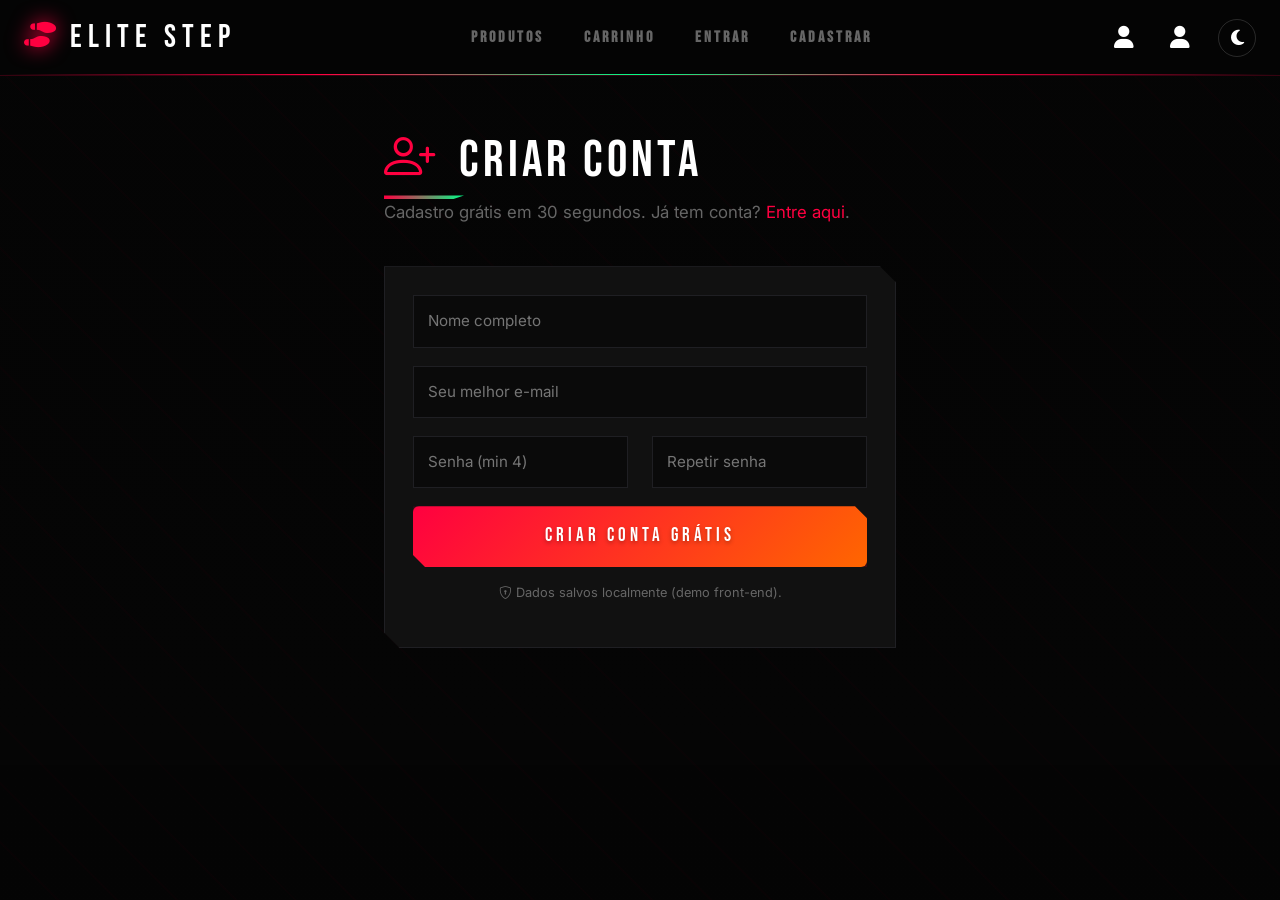
==== cadastro.html @ 37f99de8 "add melhorias" ====
<!DOCTYPE html>
<html lang="pt-BR">
<head>
  <meta charset="UTF-8">
  <meta name="viewport" content="width=device-width, initial-scale=1.0">
  <meta name="description" content="Crie sua conta grátis na Elite Step.">
  <link rel="icon" href="data:image/svg+xml,<svg xmlns='http://www.w3.org/2000/svg' viewBox='0 0 640 512'><path fill='%23ff0040' d='M416 0C352.3 0 256 32 256 32l0 128c48 0 76 16 104 32s56 32 104 32c56.4 0 176-16 176-96S512 0 416 0zM128 96c0 35.3 28.7 64 64 64l32 0 0-128-32 0c-35.3 0-64 28.7-64 64zM288 512c96 0 224-48 224-128s-119.6-96-176-96c-48 0-76 16-104 32s-56 32-104 32l0 128s96.3 32 160 32zM0 416c0 35.3 28.7 64 64 64l32 0 0-128-32 0c-35.3 0-64 28.7-64 64z'/></svg>">
  <title>Criar conta - ELITE STEP</title>
  <link href="https://cdn.jsdelivr.net/npm/bootstrap@5.3.3/dist/css/bootstrap.min.css" rel="stylesheet">
  <link rel="stylesheet" href="https://cdn.jsdelivr.net/npm/bootstrap-icons@1.11.3/font/bootstrap-icons.min.css">
  <link rel="stylesheet" href="style.css">
  <link rel="preconnect" href="https://fonts.googleapis.com">
  <link href="https://fonts.googleapis.com/css2?family=Bebas+Neue&family=Inter:wght@400;600;700;900&display=swap" rel="stylesheet">
  <link rel="stylesheet" href="https://cdnjs.cloudflare.com/ajax/libs/font-awesome/6.5.1/css/all.min.css">
</head>
<body>
<script>try{if(localStorage.getItem("eliteTheme")==="light"){document.body.setAttribute("data-theme","light")}}catch(e){}</script>
  <header class="header">
    <div class="container header-inner">
      <a href="index.html" class="logo"><span class="logo-icon"><i class="fa-solid fa-shoe-prints"></i></span> ELITE STEP</a>
      <nav class="nav" id="nav">
        <a href="index.html" class="nav-link">Produtos</a>
        <a href="carrinho.html" class="nav-link">Carrinho</a>
        <a href="login.html" class="nav-link">Entrar</a>
        <a href="cadastro.html" class="nav-link nav-active">Cadastrar</a>
      </nav>
      <div class="header-actions">
        <a href="login.html" class="cart-btn" aria-label="Conta"><i class="fa-solid fa-user"></i></a>
        <button class="theme-toggle" id="themeToggle" aria-label="Alternar tema"><i class="fa-solid fa-moon"></i></button>
        <button class="menu-toggle" id="menuToggle" aria-label="Menu"><span></span><span></span><span></span></button>
      </div>
    </div>
  </header>
  <section class="page-section">
    <div class="container auth-wrap">
      <h1 class="page-title"><i class="bi bi-person-plus fa-title-icon"></i> CRIAR CONTA</h1>
      <p class="page-subtitle">Cadastro grátis em 30 segundos. Já tem conta? <a href="login.html" style="color:var(--primary)">Entre aqui</a>.</p>
      <div class="auth-card">
        <form id="signupForm" class="auth-form">
          <div class="form-field"><input type="text" id="suName" placeholder="Nome completo" autocomplete="name" required minlength="2"></div>
          <div class="form-field"><input type="email" id="suEmail" placeholder="Seu melhor e-mail" autocomplete="email" required></div>
          <div class="row">
            <div class="col-6"><div class="form-field"><input type="password" id="suPass" placeholder="Senha (min 4)" autocomplete="new-password" required minlength="4"></div></div>
            <div class="col-6"><div class="form-field"><input type="password" id="suPass2" placeholder="Repetir senha" autocomplete="new-password" required></div></div>
          </div>
          <button type="submit" class="btn btn-primary btn-full">CRIAR CONTA GRÁTIS</button>
          <p class="auth-hint"><i class="bi bi-shield-lock"></i> Dados salvos localmente (demo front-end).</p>
        </form>
      </div>
    </div>
  </section>
  <script src="script.js"></script>
  <script>
    function getUsers() { try { return JSON.parse(localStorage.getItem("eliteUsers")) || []; } catch { return []; } }
    document.getElementById("signupForm").addEventListener("submit", (e) => {
      e.preventDefault();
      const name = document.getElementById("suName").value.trim();
      const email = document.getElementById("suEmail").value.trim().toLowerCase();
      const p1 = document.getElementById("suPass").value;
      const p2 = document.getElementById("suPass2").value;
      if (name.length < 2) { showToast("Informe seu nome!"); return; }
      if (!/^[^@\s]+@[^@\s]+\.[^@\s]+$/.test(email)) { showToast("E-mail inválido!"); return; }
      if (p1.length < 4) { showToast("Senha muito curta!"); return; }
      if (p1 !== p2) { showToast("Senhas não conferem!"); return; }
      const users = getUsers();
      if (users.some(u => u.email === email)) { showToast("E-mail já cadastrado! Faça login."); window.location.href = "login.html"; return; }
      users.push({ name, email, pass: btoa(p1), createdAt: Date.now() });
      localStorage.setItem("eliteUsers", JSON.stringify(users));
      localStorage.setItem("eliteSession", JSON.stringify({ name, email }));
      showToast("Conta criada! Bem-vindo!");
      window.location.href = "index.html";
    });
  </script>
</body>
</html>
---- style.css ----
/* ===== THEME TOGGLE BUTTON ===== */
.theme-toggle {
  background: none;
  border: 1px solid rgba(255,255,255,0.15);
  border-radius: 50%;
  width: 38px;
  height: 38px;
  display: flex;
  align-items: center;
  justify-content: center;
  font-size: 1.1rem;
  cursor: pointer;
  transition: var(--transition);
  flex-shrink: 0;
}
.theme-toggle:hover {
  border-color: var(--accent);
  box-shadow: 0 0 12px rgba(0,255,136,0.3);
}

/* ===== LIGHT THEME ===== */
body[data-theme="light"] {
  --bg: #f4f4f5;
  --bg-card: #ffffff;
  --bg-card-hover: #e4e4e7;
  --text: #18181b;
  --text-muted: #71717a;
  --shadow: 0 0 30px rgba(0,0,0,0.08);
  --shadow-lg: 0 0 60px rgba(0,0,0,0.10);
}
body[data-theme="light"]::before {
  background:
    repeating-linear-gradient(
      45deg,
      transparent,
      transparent 40px,
      rgba(0,0,0,0.02) 40px,
      rgba(0,0,0,0.02) 42px
    );
}
body[data-theme="light"] .header {
  background: rgba(244,244,245,0.92);
  border-bottom-color: rgba(0,0,0,0.08);
}
body[data-theme="light"] .section-title {
  color: #18181b;
  text-shadow: none;
}
body[data-theme="light"] .logo,
body[data-theme="light"] .nav-link,
body[data-theme="light"] .cart-btn,
body[data-theme="light"] .theme-toggle,
body[data-theme="light"] .product-name,
body[data-theme="light"] .product-brand,
body[data-theme="light"] .product-cat,
body[data-theme="light"] .rating-count,
body[data-theme="light"] .modal-info h2,
body[data-theme="light"] .modal-cat,
body[data-theme="light"] .modal-desc,
body[data-theme="light"] .modal-price,
body[data-theme="light"] .modal-sizes p,
body[data-theme="light"] .modal-colors p,
body[data-theme="light"] .banner-text p,
body[data-theme="light"] .hero-desc,
body[data-theme="light"] .hero-tag,
body[data-theme="light"] .stat-num,
body[data-theme="light"] .stat-label,
body[data-theme="light"] .sobre-text p,
body[data-theme="light"] .footer-brand p,
body[data-theme="light"] .footer-links a,
body[data-theme="light"] .footer-links h4,
body[data-theme="light"] .footer-bottom p,
body[data-theme="light"] .cat-card span:not(.cat-icon),
body[data-theme="light"] .hero-title,
body[data-theme="light"] .hero-title span,
body[data-theme="light"] .banner-text h2,
body[data-theme="light"] .banner-text h2 span,
body[data-theme="light"] .sobre-card h3,
body[data-theme="light"] .sobre-card p,
body[data-theme="light"] .contact-form input,
body[data-theme="light"] .contact-form textarea,
body[data-theme="light"] .modal-info h2,
body[data-theme="light"] .cart-empty,
body[data-theme="light"] .cart-header h3 {
  color: #18181b;
}
body[data-theme="light"] .header-actions .cart-btn,
body[data-theme="light"] .header-actions .theme-toggle {
  color: #18181b;
  border-color: rgba(0,0,0,0.12);
}
body[data-theme="light"] .header-actions .theme-toggle:hover {
  border-color: var(--primary);
  box-shadow: 0 0 12px rgba(255,0,64,0.15);
}
body[data-theme="light"] .preloader {
  background: #f4f4f5;
}
body[data-theme="light"] .hero-title span,
body[data-theme="light"] .banner-text h2 span,
body[data-theme="light"] .section-title::before,
body[data-theme="light"] .btn-secondary {
  color: var(--primary);
  text-shadow: none;
}
body[data-theme="light"] .btn-secondary {
  border-color: var(--primary);
}
body[data-theme="light"] .btn-secondary:hover {
  background: var(--primary);
  color: #fff;
}
body[data-theme="light"] .btn-primary {
  box-shadow: 0 4px 20px rgba(255,0,64,0.25);
  text-shadow: none;
}
body[data-theme="light"] .product-bg {
  opacity: 0.15;
}
body[data-theme="light"] .shoe-glow {
  background: radial-gradient(circle, rgba(255,0,64,0.15), transparent 70%);
}
body[data-theme="light"] .banner {
  background: linear-gradient(135deg, #fef2f2, #fff7ed);
}
body[data-theme="light"] .sobre {
  background: #f8f8fa;
}
body[data-theme="light"] .contato {
  background: #f0f0f2;
}
body[data-theme="light"] .footer {
  background: #ffffff;
  border-top-color: rgba(0,0,0,0.08);
}
body[data-theme="light"] .footer-bottom {
  background: #f0f0f2;
}
body[data-theme="light"] .cat-card {
  background: #fff;
  border-color: rgba(0,0,0,0.08);
  color: #18181b;
}
body[data-theme="light"] .cat-card:hover,
body[data-theme="light"] .cat-card.active {
  background: var(--primary);
  color: #fff;
  border-color: var(--primary);
}
body[data-theme="light"] .product-card {
  background: #fff;
  border-color: rgba(0,0,0,0.06);
}
body[data-theme="light"] .product-card:hover {
  box-shadow: 0 20px 40px rgba(0,0,0,0.10);
  border-color: rgba(255, 0, 64, 0.4);
}
body[data-theme="light"] .products-toolbar {
  background: #fff;
  border-color: rgba(0,0,0,0.08);
}
body[data-theme="light"] .search-box input {
  background: #f4f4f5;
  color: #18181b;
  border-color: rgba(0,0,0,0.10);
}
body[data-theme="light"] .search-box input::placeholder {
  color: #a1a1aa;
}
body[data-theme="light"] .toolbar-select {
  background: #f4f4f5;
  color: #18181b;
  border-color: rgba(0,0,0,0.10);
}
body[data-theme="light"] .search-icon {
  color: #a1a1aa;
}
body[data-theme="light"] .product-old-price {
  color: #a1a1aa;
}
body[data-theme="light"] .product-add-btn {
  background: #f4f4f5;
  color: #18181b;
}
body[data-theme="light"] .product-add-btn:hover {
  background: var(--primary);
  color: #fff;
}
body[data-theme="light"] .product-details-btn {
  color: var(--primary);
}
body[data-theme="light"] .card-fav-btn {
  color: #a1a1aa;
}
body[data-theme="light"] .card-fav-btn.fav-active {
  color: #ef4444;
}
body[data-theme="light"] .no-results {
  color: #71717a;
}
body[data-theme="light"] .cart-sidebar {
  background: #fff;
  color: #18181b;
}
body[data-theme="light"] .cart-sidebar .cart-item {
  border-bottom-color: rgba(0,0,0,0.08);
}
body[data-theme="light"] .cart-sidebar .cart-total {
  border-top-color: rgba(0,0,0,0.08);
  color: #18181b;
}
body[data-theme="light"] .modal {
  background: #fff;
  color: #18181b;
}
body[data-theme="light"] .checkout-modal {
  background: #ffffff;
  box-shadow: 0 0 40px rgba(0,0,0,0.15);
}
body[data-theme="light"] .checkout-close {
  color: #18181b;
  border-color: rgba(0,0,0,0.15);
}
body[data-theme="light"] .modal-close {
  color: #18181b;
}
body[data-theme="light"] .checkout-step input,
body[data-theme="light"] .checkout-step select,
body[data-theme="light"] .form-field input,
body[data-theme="light"] .form-field select {
  background: #f4f4f5;
  color: #18181b;
  border-color: rgba(0,0,0,0.12);
}
body[data-theme="light"] .form-field select option {
  background: #ffffff;
  color: #18181b;
}
body[data-theme="light"] .step-indicator {
  background: #e4e4e7;
}
body[data-theme="light"] .step-indicator.active {
  background: var(--primary);
}
body[data-theme="light"] .pay-option {
  background: #f4f4f5;
  border-color: rgba(0,0,0,0.10);
  color: #18181b;
}
body[data-theme="light"] .pay-option.active {
  border-color: var(--primary);
}
body[data-theme="light"] .pay-info strong,
body[data-theme="light"] .confirm-address strong,
body[data-theme="light"] .confirm-pay strong {
  color: #18181b;
}
body[data-theme="light"] .confirm-address,
body[data-theme="light"] .confirm-pay {
  background: #f4f4f5;
  border-color: rgba(0,0,0,0.08);
}
body[data-theme="light"] .confirm-address p,
body[data-theme="light"] .confirm-pay p {
  color: #52525b;
}
body[data-theme="light"] .step-num {
  background: #e4e4e7;
  color: #52525b;
}
body[data-theme="light"] .step-indicator.active .step-num {
  background: var(--primary);
  color: #fff;
}
body[data-theme="light"] .confirm-row {
  border-bottom-color: rgba(0,0,0,0.08);
}
body[data-theme="light"] .confirm-row span:first-child {
  color: #71717a;
}
body[data-theme="light"] .confirm-total {
  background: rgba(255, 0, 64, 0.06);
  border-color: rgba(255, 0, 64, 0.3);
  border-top-color: rgba(0,0,0,0.08);
  color: #18181b;
}
body[data-theme="light"] .pay-method-info {
  background: #ecfdf5;
  border-color: #10b981;
  color: #065f46;
}
body[data-theme="light"] .faq-item {
  background: #fff;
  border-color: rgba(0,0,0,0.08);
}
body[data-theme="light"] .faq-item summary {
  color: #18181b;
}
body[data-theme="light"] .faq-item summary:hover {
  color: var(--primary);
}
body[data-theme="light"] .faq-item p {
  color: #52525b;
}
body[data-theme="light"] .track-input input,
body[data-theme="light"] .tracking-box input {
  background: #f4f4f5;
  color: #18181b;
  border-color: rgba(0,0,0,0.12);
}
body[data-theme="light"] .track-status,
body[data-theme="light"] .tracking-result {
  background: #fff;
  border-color: rgba(0,0,0,0.08);
}
body[data-theme="light"] .tracking-result h3,
body[data-theme="light"] .tracking-result h3 span,
body[data-theme="light"] .track-status strong,
body[data-theme="light"] .track-note {
  color: #18181b;
}
body[data-theme="light"] .track-step {
  background: #e4e4e7;
  color: #71717a;
}
body[data-theme="light"] .track-step.active {
  background: var(--primary);
  color: #fff;
}
body[data-theme="light"] .qty-btn {
  background: #f4f4f5;
  color: #18181b;
  border-color: rgba(0,0,0,0.12);
}
body[data-theme="light"] .qty-btn:hover {
  background: var(--primary);
  color: #fff;
  border-color: var(--primary);
}
body[data-theme="light"] .qty-num {
  color: #18181b;
}
body[data-theme="light"] .cart-page-remove {
  border-color: rgba(0,0,0,0.12);
  color: #71717a;
}
body[data-theme="light"] .cart-page-remove:hover {
  background: #ef4444;
  border-color: #ef4444;
  color: #fff;
}
body[data-theme="light"] ::-webkit-scrollbar-track { background: #f4f4f5; }
body[data-theme="light"] ::-webkit-scrollbar-thumb { background: #d4d4d8; }
body[data-theme="light"] .empty-state p,
body[data-theme="light"] .cart-empty,
body[data-theme="light"] .favoritos-empty {
  color: #71717a;
}
body[data-theme="light"] .product-rating .stars {
  color: #fbbf24;
}
body[data-theme="light"] .cart-page-item {
  background: #ffffff;
  border-color: rgba(0,0,0,0.08);
}
body[data-theme="light"] .cart-page-name {
  color: #18181b;
}
body[data-theme="light"] .cart-page-name:hover {
  color: var(--primary);
}
body[data-theme="light"] .cart-page-meta {
  color: #52525b;
}
body[data-theme="light"] .cart-page-img img {
  background: #f4f4f5;
}
body[data-theme="light"] .cart-page-color-dot {
  border-color: #a1a1aa;
}
body[data-theme="light"] .cart-summary {
  background: #ffffff;
  border-color: rgba(0,0,0,0.08);
}
body[data-theme="light"] .cart-total-text,
body[data-theme="light"] .frete-text {
  color: #3f3f46;
}
body[data-theme="light"] .cart-summary h3,
body[data-theme="light"] .summary-total {
  color: #18181b;
}
body[data-theme="light"] .summary-row {
  border-bottom-color: rgba(0,0,0,0.08);
  color: #52525b;
}
body[data-theme="light"] .summary-cupom input {
  background: #f4f4f5;
  color: #18181b;
  border-color: rgba(0,0,0,0.10);
}
body[data-theme="light"] .summary-cupom input::placeholder {
  color: #a1a1aa;
}
body[data-theme="light"] .continue-link {
  color: var(--primary);
}
body[data-theme="light"] .checkout-title {
  color: #18181b;
}
body[data-theme="light"] .step-label {
  color: #52525b;
}
body[data-theme="light"] .step-indicator.active .step-label {
  color: #fff;
}
body[data-theme="light"] .checkout-step h1,
body[data-theme="light"] .checkout-step h2,
body[data-theme="light"] .checkout-step h3,
body[data-theme="light"] .checkout-step label,
body[data-theme="light"] .confirm-total span,
body[data-theme="light"] .confirm-total strong {
  color: #18181b;
}
body[data-theme="light"] .pay-option:hover { border-color: var(--primary); }
body[data-theme="light"] .option-group label,
body[data-theme="light"] .order-id-label {
  color: #18181b;
}
body[data-theme="light"] .contact-form input,
body[data-theme="light"] .contact-form textarea {
  background: #ffffff;
  border-color: rgba(0,0,0,0.10);
}
body[data-theme="light"] .banner-tag {
  color: var(--primary);
}
body[data-theme="light"] .page-title,
body[data-theme="light"] .empty-state h2,
body[data-theme="light"] .detalhes-name,
body[data-theme="light"] .relacionados .section-title {
  color: #18181b;
  text-shadow: none;
}
body[data-theme="light"] .page-subtitle,
body[data-theme="light"] .detalhes-desc,
body[data-theme="light"] .detalhes-brand {
  color: #52525b;
}
body[data-theme="light"] .option-group label,
body[data-theme="light"] .detalhes-options label,
body[data-theme="light"] .back-btn {
  color: #18181b;
}
body[data-theme="light"] .feature {
  color: #3f3f46;
  background: #f4f4f5;
  border-color: rgba(0,0,0,0.06);
}
body[data-theme="light"] .feature span {
  filter: none;
}
body[data-theme="light"] .size-btn {
  background: #f4f4f5;
  color: #18181b;
  border-color: rgba(0,0,0,0.10);
}
body[data-theme="light"] .size-btn.active,
body[data-theme="light"] .size-btn:hover {
  background: var(--primary);
  color: #fff;
  border-color: var(--primary);
}
body[data-theme="light"] .relacionados {
  background: #f8f8fa;
}

/* ===== RESET & BASE ===== */
*, *::before, *::after {
  margin: 0;
  padding: 0;
  box-sizing: border-box;
}

:root {
  --primary: #ff0040;
  --primary-dark: #cc0033;
  --accent: #00ff88;
  --accent2: #ffcc00;
  --fire: #ff6600;
  --bg: #050505;
  --bg-card: #0f0f0f;
  --bg-card-hover: #1a1a1a;
  --border: #1f1f23;
  --card-bg: #111111;
  --text: #ffffff;
  --text-muted: #666666;
  --blood: #8b0000;
  --neon-green: #00ff41;
  --neon-blue: #00d4ff;
  --radius: 4px;
  --radius-sm: 2px;
  --shadow: 0 0 30px rgba(255, 0, 64, 0.3);
  --shadow-lg: 0 0 60px rgba(255, 0, 64, 0.4);
  --transition: 0.2s cubic-bezier(0.25, 0.46, 0.45, 0.94);
  --font-display: 'Bebas Neue', sans-serif;
  --font-body: 'Inter', sans-serif;
}

html {
  scroll-behavior: smooth;
  font-size: 16px;
}

body {
  font-family: var(--font-body);
  background: var(--bg);
  color: var(--text);
  line-height: 1.6;
  overflow-x: hidden;
}

/* FUNDO TEMÁTICO: pista de tênis / sneakers (Unsplash) + overlay escuro */
body::after {
  content: '';
  position: fixed;
  top: 0;
  left: 0;
  width: 100%;
  height: 100%;
  background:
    linear-gradient(rgba(5, 5, 5, 0.10), rgba(5, 5, 5, 0.22)),
    url("https://images.unsplash.com/photo-1552346154-21d32810aba3?w=1920&q=80&auto=format&fit=crop") center / cover no-repeat fixed;
  pointer-events: none;
  z-index: -1;
}
body[data-theme="light"]::after {
  background:
    linear-gradient(rgba(244, 244, 245, 0.25), rgba(244, 244, 245, 0.35)),
    url("https://images.unsplash.com/photo-1552346154-21d32810aba3?w=1920&q=80&auto=format&fit=crop") center / cover no-repeat fixed;
}

/* ANIMAL PRINT BACKGROUND */
body::before {
  content: '';
  position: fixed;
  top: 0;
  left: 0;
  width: 100%;
  height: 100%;
  background: 
    repeating-linear-gradient(
      45deg,
      transparent,
      transparent 40px,
      rgba(255, 0, 64, 0.02) 40px,
      rgba(255, 0, 64, 0.02) 42px
    );
  pointer-events: none;
  z-index: 0;
}

a { text-decoration: none; color: inherit; }
img { max-width: 100%; display: block; }
button { cursor: pointer; border: none; background: none; font-family: inherit; color: inherit; }

.container {
  max-width: 1400px;
  margin: 0 auto;
  padding: 0 24px;
  position: relative;
  z-index: 1;
}

/* ===== CLAW MARKS DECORATION ===== */
.section-title {
  font-family: var(--font-display);
  font-size: clamp(2.5rem, 6vw, 4.5rem);
  letter-spacing: 6px;
  text-transform: uppercase;
  margin-bottom: 50px;
  text-align: center;
  position: relative;
  color: #fff;
  text-shadow: 0 0 20px rgba(255, 0, 64, 0.5);
}

.section-title::before {
  content: '///';
  display: block;
  font-size: 1.5rem;
  color: var(--primary);
  letter-spacing: 8px;
  margin-bottom: 8px;
  animation: clawScratch 0.5s ease forwards;
}

.section-title::after {
  content: '';
  display: block;
  width: 120px;
  height: 3px;
  background: linear-gradient(90deg, transparent, var(--primary), var(--accent), transparent);
  margin: 16px auto 0;
  animation: glowPulse 2s ease-in-out infinite;
}

@keyframes clawScratch {
  0% { opacity: 0; transform: translateX(-20px); }
  100% { opacity: 1; transform: translateX(0); }
}

@keyframes glowPulse {
  0%, 100% { box-shadow: 0 0 10px var(--primary); opacity: 0.7; }
  50% { box-shadow: 0 0 30px var(--primary), 0 0 60px var(--accent); opacity: 1; }
}

/* ===== BUTTONS ===== */
.btn i {
  margin-right: 8px;
}
.btn {
  display: inline-block;
  padding: 16px 40px;
  font-family: var(--font-display);
  font-size: 1.2rem;
  letter-spacing: 4px;
  text-transform: uppercase;
  border: none;
  cursor: pointer;
  position: relative;
  overflow: hidden;
  transition: var(--transition);
  clip-path: polygon(0 0, calc(100% - 12px) 0, 100% 12px, 100% 100%, 12px 100%, 0 calc(100% - 12px));
}

.btn::before {
  content: '';
  position: absolute;
  top: 0;
  left: -100%;
  width: 100%;
  height: 100%;
  background: linear-gradient(90deg, transparent, rgba(255, 255, 255, 0.2), transparent);
  transition: 0.5s;
}

.btn:hover::before {
  left: 100%;
}

.btn-primary {
  background: linear-gradient(135deg, var(--primary), var(--fire));
  color: #fff;
  box-shadow: 0 4px 30px rgba(255, 0, 64, 0.5);
  text-shadow: 0 2px 4px rgba(0, 0, 0, 0.3);
}

.btn-primary:hover {
  transform: scale(1.05) translateY(-2px);
  box-shadow: 0 8px 40px rgba(255, 0, 64, 0.7), 0 0 80px rgba(255, 102, 0, 0.3);
}

.btn-secondary {
  background: transparent;
  color: #fff;
  border: 2px solid var(--accent);
  text-shadow: 0 0 10px var(--accent);
}

.btn-secondary:hover {
  background: var(--accent);
  color: #000;
  box-shadow: 0 0 40px rgba(0, 255, 136, 0.4);
}

.btn-full { width: 100%; }

/* ===== HEADER ===== */
.header {
  position: fixed;
  top: 0;
  left: 0;
  right: 0;
  z-index: 1000;
  padding: 12px 0;
  transition: var(--transition);
  background: rgba(5, 5, 5, 0.9);
  backdrop-filter: blur(20px);
  -webkit-backdrop-filter: blur(20px);
  border-bottom: 1px solid rgba(255, 0, 64, 0.2);
}

.header::after {
  content: '';
  position: absolute;
  bottom: 0;
  left: 0;
  right: 0;
  height: 1px;
  background: linear-gradient(90deg, transparent, var(--primary), var(--accent), var(--primary), transparent);
  animation: headerGlow 3s ease-in-out infinite;
}

@keyframes headerGlow {
  0%, 100% { opacity: 0.3; }
  50% { opacity: 1; }
}

.header-inner {
  display: flex;
  align-items: center;
  justify-content: space-between;
}

.logo {
  font-family: var(--font-display);
  font-size: 2rem;
  letter-spacing: 6px;
  display: flex;
  align-items: center;
  gap: 8px;
  text-transform: uppercase;
}

.logo-icon {
  color: var(--primary);
  font-size: 1.6rem;
  animation: logoPulse 2s ease-in-out infinite;
  filter: drop-shadow(0 0 10px var(--primary));
}

@keyframes logoPulse {
  0%, 100% { transform: scale(1); }
  50% { transform: scale(1.1); }
}

.nav {
  display: flex;
  gap: 40px;
}

.nav-link {
  font-family: var(--font-display);
  font-weight: 700;
  font-size: 1rem;
  text-transform: uppercase;
  letter-spacing: 3px;
  position: relative;
  padding: 8px 0;
  transition: var(--transition);
  color: var(--text-muted);
}

.nav-link::before {
  content: '';
  position: absolute;
  bottom: 0;
  left: 50%;
  width: 0;
  height: 2px;
  background: var(--primary);
  transition: var(--transition);
  transform: translateX(-50%);
}

.nav-link:hover::before {
  width: 100%;
}

.nav-link:hover {
  color: var(--primary);
  text-shadow: 0 0 15px rgba(255, 0, 64, 0.5);
}

.header-actions {
  display: flex;
  align-items: center;
  gap: 20px;
}

.header-search {
  position: relative;
  display: flex;
  align-items: center;
}
.header-search input {
  width: 170px;
  padding: 9px 34px 9px 14px;
  background: var(--bg-card);
  border: 1px solid rgba(255, 0, 64, 0.2);
  color: var(--text);
  font-size: 0.85rem;
  border-radius: 20px;
  outline: none;
  transition: var(--transition);
}
.header-search input:focus { border-color: var(--primary); width: 210px; }
.header-search span {
  position: absolute;
  right: 12px;
  font-size: 0.85rem;
  opacity: 0.6;
  pointer-events: none;
}
body[data-theme="light"] .header-search input {
  background: #f4f4f5;
  color: #18181b;
  border-color: rgba(0,0,0,0.12);
}
@media (max-width: 1024px) { .header-search { display: none; } }

.cart-btn {
  font-size: 1.4rem;
  position: relative;
  transition: var(--transition);
  padding: 8px;
  display: inline-flex;
  align-items: center;
  justify-content: center;
  color: #fff;
}

.cart-btn:hover {
  transform: scale(1.2);
  filter: drop-shadow(0 0 10px var(--primary));
}

.cart-count {
  position: absolute;
  top: -4px;
  right: -6px;
  background: var(--primary);
  color: #fff;
  font-size: 0.6rem;
  font-weight: 700;
  width: 18px;
  height: 18px;
  border-radius: 50%;
  display: flex;
  align-items: center;
  justify-content: center;
  animation: countBounce 1s ease-in-out infinite;
}

@keyframes countBounce {
  0%, 100% { transform: scale(1); }
  50% { transform: scale(1.2); }
}

.menu-toggle {
  display: none;
  flex-direction: column;
  gap: 6px;
  padding: 8px;
  z-index: 1001;
}

.menu-toggle span {
  display: block;
  width: 28px;
  height: 2px;
  background: var(--primary);
  transition: var(--transition);
  box-shadow: 0 0 8px var(--primary);
}

.menu-toggle.active span:nth-child(1) {
  transform: rotate(45deg) translate(6px, 6px);
}
.menu-toggle.active span:nth-child(2) { opacity: 0; }
.menu-toggle.active span:nth-child(3) {
  transform: rotate(-45deg) translate(6px, -6px);
}

/* ===== HERO ===== */
.hero {
  min-height: 100vh;
  display: flex;
  flex-direction: column;
  justify-content: center;
  padding-top: 80px;
  position: relative;
  overflow: hidden;
  background: 
    radial-gradient(ellipse at 70% 30%, rgba(255, 0, 64, 0.08), transparent 50%),
    radial-gradient(ellipse at 20% 80%, rgba(0, 255, 136, 0.04), transparent 40%);
}

/* Animated smoke background */
.hero::before {
  content: '';
  position: absolute;
  top: 0;
  left: 0;
  right: 0;
  bottom: 0;
  background: 
    url("data:image/svg+xml,%3Csvg viewBox='0 0 400 400' xmlns='http://www.w3.org/2000/svg'%3E%3Cfilter id='noiseFilter'%3E%3CfeTurbulence type='fractalNoise' baseFrequency='0.9' numOctaves='3' stitchTiles='stitch'/%3E%3C/filter%3E%3Crect width='100%25' height='100%25' filter='url(%23noiseFilter)'/%3E%3C/svg%3E");
  opacity: 0.03;
  pointer-events: none;
  animation: smokeMove 8s linear infinite;
}

@keyframes smokeMove {
  0% { transform: translateY(0) scale(1); }
  50% { transform: translateY(-20px) scale(1.05); }
  100% { transform: translateY(0) scale(1); }
}

.hero-inner {
  display: grid;
  grid-template-columns: 1fr 1fr;
  align-items: center;
  gap: 60px;
  flex: 1;
}

.hero-tag {
  display: inline-block;
  background: linear-gradient(135deg, var(--primary), var(--fire));
  color: #fff;
  padding: 8px 24px;
  font-weight: 900;
  font-size: 0.8rem;
  text-transform: uppercase;
  letter-spacing: 4px;
  margin-bottom: 24px;
  clip-path: polygon(0 0, calc(100% - 10px) 0, 100% 10px, 100% 100%, 10px 100%, 0 calc(100% - 10px));
  animation: tagGlitch 3s ease-in-out infinite;
}

@keyframes tagGlitch {
  0%, 90%, 100% { transform: translate(0); }
  92% { transform: translate(-2px, 1px); }
  94% { transform: translate(2px, -1px); }
  96% { transform: translate(-1px, 2px); }
  98% { transform: translate(1px, -2px); }
}

.hero-title {
  font-family: var(--font-display);
  font-size: clamp(3.5rem, 9vw, 8rem);
  line-height: 0.9;
  letter-spacing: 6px;
  margin-bottom: 24px;
  text-transform: uppercase;
}

.hero-title span {
  background: linear-gradient(135deg, var(--primary), var(--accent), var(--accent2));
  -webkit-background-clip: text;
  -webkit-text-fill-color: transparent;
  background-clip: text;
  animation: titleShimmer 3s ease-in-out infinite;
  background-size: 200% 200%;
}

@keyframes titleShimmer {
  0%, 100% { background-position: 0% 50%; }
  50% { background-position: 100% 50%; }
}

.hero-desc {
  font-size: 1.1rem;
  color: var(--text-muted);
  max-width: 500px;
  margin-bottom: 40px;
  line-height: 1.8;
  border-left: 3px solid var(--primary);
  padding-left: 20px;
}

.hero-visual {
  display: flex;
  justify-content: center;
  align-items: center;
  position: relative;
}

.hero-shoe {
  width: 420px;
  height: 420px;
  border-radius: 50%;
  background: 
    radial-gradient(circle, rgba(255, 0, 64, 0.1), transparent 60%),
    linear-gradient(135deg, #0a0a0a, #1a1a1a);
  display: flex;
  align-items: center;
  justify-content: center;
  position: relative;
  animation: floatShoe 3s ease-in-out infinite;
  border: 1px solid rgba(255, 0, 64, 0.2);
}

/* Claw marks around hero shoe */
.hero-shoe::before {
  content: '';
  position: absolute;
  inset: -30px;
  border-radius: 50%;
  border: 2px dashed rgba(255, 0, 64, 0.2);
  animation: rotateClaws 20s linear infinite;
}

.hero-shoe::after {
  content: ' claws';
  position: absolute;
  font-size: 0;
  width: 100%;
  height: 100%;
  border-radius: 50%;
  background: 
    repeating-conic-gradient(
      from 0deg,
      transparent 0deg 28deg,
      rgba(255, 0, 64, 0.05) 28deg 32deg
    );
  animation: rotateClaws 30s linear infinite reverse;
}

@keyframes rotateClaws {
  from { transform: rotate(0deg); }
  to { transform: rotate(360deg); }
}

.hero-shoe-img {
  max-width: 70%;
  max-height: 70%;
  object-fit: contain;
  position: relative;
  z-index: 2;
  filter: drop-shadow(0 20px 60px rgba(255, 0, 64, 0.4)) drop-shadow(0 0 100px rgba(255, 0, 64, 0.2));
  transition: var(--transition);
}

.hero-shoe:hover .hero-shoe-img {
  transform: scale(1.1) rotate(-5deg);
  filter: drop-shadow(0 30px 80px rgba(255, 0, 64, 0.6)) drop-shadow(0 0 120px rgba(0, 255, 136, 0.3));
}

.shoe-glow {
  position: absolute;
  inset: -40px;
  border-radius: 50%;
  background: radial-gradient(circle, rgba(255, 0, 64, 0.2), transparent 60%);
  animation: fireGlow 2s ease-in-out infinite;
}

@keyframes fireGlow {
  0%, 100% { opacity: 0.5; transform: scale(1); filter: blur(20px); }
  50% { opacity: 1; transform: scale(1.1); filter: blur(30px); }
}

.hero-stats {
  display: flex;
  justify-content: center;
  gap: 80px;
  padding: 40px 20px;
  border-top: 1px solid rgba(255, 0, 64, 0.15);
  position: relative;
}

.hero-stats::before {
  content: '';
  position: absolute;
  top: 0;
  left: 50%;
  transform: translateX(-50%);
  width: 60%;
  height: 1px;
  background: linear-gradient(90deg, transparent, var(--primary), transparent);
}

.stat { text-align: center; }

.stat-num {
  display: block;
  font-family: var(--font-display);
  font-size: 3rem;
  color: var(--primary);
  letter-spacing: 3px;
  text-shadow: 0 0 20px rgba(255, 0, 64, 0.5);
}

.stat-label {
  font-size: 0.75rem;
  color: var(--text-muted);
  text-transform: uppercase;
  letter-spacing: 3px;
  font-weight: 700;
}

/* ===== CATEGORIAS ===== */
.categorias {
  padding: 80px 0;
  position: relative;
  background: linear-gradient(180deg, transparent, rgba(255, 0, 64, 0.02), transparent);
}

.cat-grid {
  display: flex;
  gap: 16px;
  justify-content: center;
  flex-wrap: wrap;
}

.cat-card {
  display: flex;
  flex-direction: column;
  align-items: center;
  gap: 12px;
  padding: 24px 32px;
  background: var(--bg-card);
  border: 1px solid rgba(255, 0, 64, 0.1);
  transition: var(--transition);
  min-width: 130px;
  font-family: var(--font-display);
  font-weight: 700;
  font-size: 0.9rem;
  text-transform: uppercase;
  letter-spacing: 2px;
  clip-path: polygon(0 0, calc(100% - 8px) 0, 100% 8px, 100% 100%, 8px 100%, 0 calc(100% - 8px));
  position: relative;
  overflow: hidden;
}

.cat-card::before {
  content: '';
  position: absolute;
  top: 0;
  left: -100%;
  width: 100%;
  height: 100%;
  background: linear-gradient(90deg, transparent, rgba(255, 0, 64, 0.1), transparent);
  transition: 0.4s;
}

.cat-card:hover::before {
  left: 100%;
}

.cat-card:hover,
.cat-card.active {
  border-color: var(--primary);
  background: rgba(255, 0, 64, 0.08);
  transform: translateY(-6px) scale(1.02);
  box-shadow: 0 0 30px rgba(255, 0, 64, 0.2);
}

.cat-icon { font-size: 2.2rem; }

/* ===== PRODUTOS ===== */
.produtos {
  padding: 80px 0 100px;
}

.products-toolbar {
  display: flex;
  flex-wrap: wrap;
  gap: 14px;
  align-items: center;
  justify-content: space-between;
  margin-bottom: 30px;
}

.search-box {
  position: relative;
  flex: 1 1 280px;
  max-width: 420px;
}

.search-box input {
  width: 100%;
  padding: 14px 46px 14px 18px;
  background: var(--bg-card);
  border: 1px solid rgba(255, 0, 64, 0.2);
  color: var(--text);
  font-family: 'Inter', sans-serif;
  font-size: 0.95rem;
  border-radius: 8px;
  outline: none;
  transition: var(--transition);
}

.search-box input:focus {
  border-color: var(--primary);
  box-shadow: 0 0 0 3px rgba(255, 0, 64, 0.15);
}

.search-box .search-icon {
  position: absolute;
  right: 16px;
  top: 50%;
  transform: translateY(-50%);
  opacity: 0.6;
}

.toolbar-controls {
  display: flex;
  flex-wrap: wrap;
  gap: 10px;
}

.toolbar-select {
  padding: 12px 14px;
  background: var(--bg-card);
  border: 1px solid rgba(255, 0, 64, 0.2);
  color: var(--text);
  font-family: 'Inter', sans-serif;
  font-size: 0.9rem;
  border-radius: 8px;
  outline: none;
  cursor: pointer;
  transition: var(--transition);
}

.toolbar-select:focus {
  border-color: var(--primary);
}

.no-results {
  grid-column: 1 / -1;
  text-align: center;
  padding: 40px;
  color: var(--text-muted);
  font-family: 'Inter', sans-serif;
}

.products-grid {
  display: grid;
  grid-template-columns: repeat(auto-fill, minmax(300px, 1fr));
  gap: 20px;
}

.product-card {
  background: var(--bg-card);
  overflow: hidden;
  transition: var(--transition);
  position: relative;
  cursor: pointer;
  border: 1px solid rgba(255, 0, 64, 0.08);
  clip-path: polygon(0 0, calc(100% - 16px) 0, 100% 16px, 100% 100%, 16px 100%, 0 calc(100% - 16px));
}

.product-card::before {
  content: '';
  position: absolute;
  top: 0;
  left: 0;
  right: 0;
  height: 2px;
  background: linear-gradient(90deg, var(--primary), var(--accent), var(--primary));
  transform: scaleX(0);
  transition: var(--transition);
}

.product-card:hover::before {
  transform: scaleX(1);
}

.product-card:hover {
  transform: translateY(-10px) scale(1.02);
  box-shadow: 0 20px 60px rgba(255, 0, 64, 0.3);
  border-color: rgba(255, 0, 64, 0.3);
}

.product-badge {
  position: absolute;
  top: 16px;
  left: 16px;
  padding: 6px 14px;
  font-family: var(--font-display);
  font-size: 0.75rem;
  font-weight: 700;
  text-transform: uppercase;
  letter-spacing: 2px;
  z-index: 2;
  clip-path: polygon(0 0, calc(100% - 6px) 0, 100% 6px, 100% 100%, 6px 100%, 0 calc(100% - 6px));
}

.badge-new {
  background: var(--accent);
  color: #000;
  text-shadow: none;
}

.badge-sale {
  background: var(--accent2);
  color: #000;
}

.badge-hot {
  background: linear-gradient(135deg, var(--primary), var(--fire));
  color: #fff;
  animation: hotPulse 1.5s ease-in-out infinite;
}

@keyframes hotPulse {
  0%, 100% { box-shadow: 0 0 10px rgba(255, 0, 64, 0.5); }
  50% { box-shadow: 0 0 30px rgba(255, 0, 64, 0.8), 0 0 60px rgba(255, 102, 0, 0.4); }
}

.product-image {
  height: 280px;
  display: flex;
  align-items: center;
  justify-content: center;
  position: relative;
  overflow: hidden;
  padding: 24px;
}

.product-shoe-img {
  max-width: 85%;
  max-height: 85%;
  object-fit: contain;
  position: relative;
  z-index: 1;
  transition: var(--transition);
  filter: drop-shadow(0 10px 40px rgba(0, 0, 0, 0.5));
}

.product-card:hover .product-shoe-img {
  transform: scale(1.12) rotate(-5deg);
  filter: drop-shadow(0 20px 60px rgba(255, 0, 64, 0.3));
}

.product-shoe-fallback {
  width: 90px;
  height: 90px;
  background: rgba(255, 0, 64, 0.1);
  display: flex;
  align-items: center;
  justify-content: center;
  font-family: var(--font-display);
  font-size: 2.5rem;
  color: var(--primary);
  position: relative;
  z-index: 1;
  clip-path: polygon(50% 0%, 100% 25%, 100% 75%, 50% 100%, 0% 75%, 0% 25%);
}

.product-bg {
  position: absolute;
  inset: 0;
  opacity: 0.5;
  transition: var(--transition);
}

.product-card:hover .product-bg {
  opacity: 0.7;
}

.product-info {
  padding: 24px;
  border-top: 1px solid rgba(255, 0, 64, 0.1);
}

.product-brand {
  display: inline-block;
  font-size: 0.6rem;
  text-transform: uppercase;
  letter-spacing: 4px;
  color: var(--accent);
  font-weight: 900;
  margin-bottom: 4px;
}

.product-cat {
  font-family: var(--font-display);
  font-size: 0.75rem;
  text-transform: uppercase;
  letter-spacing: 3px;
  color: var(--primary);
  font-weight: 700;
  margin-bottom: 8px;
}

.product-name {
  font-family: var(--font-display);
  font-size: 1.6rem;
  letter-spacing: 2px;
  margin-bottom: 8px;
  text-transform: uppercase;
}

.product-rating {
  display: flex;
  align-items: center;
  gap: 8px;
  margin-bottom: 16px;
}

.stars {
  color: var(--accent2);
  font-size: 0.85rem;
  letter-spacing: 2px;
  text-shadow: 0 0 10px rgba(255, 204, 0, 0.5);
  display: inline-flex;
  align-items: center;
  gap: 2px;
}

.rating-count {
  font-size: 0.7rem;
  color: var(--text-muted);
}

.product-bottom {
  display: flex;
  align-items: center;
  justify-content: space-between;
}

.product-price {
  font-family: var(--font-display);
  font-size: 1.8rem;
  color: var(--primary);
  letter-spacing: 2px;
  text-shadow: 0 0 15px rgba(255, 0, 64, 0.3);
}

.product-old-price {
  font-size: 0.85rem;
  color: var(--text-muted);
  text-decoration: line-through;
  margin-left: 10px;
  font-family: var(--font-body);
}

.product-add-btn {
  width: 48px;
  height: 48px;
  background: linear-gradient(135deg, var(--primary), var(--fire));
  color: #fff;
  font-size: 1.5rem;
  font-weight: 700;
  display: flex;
  align-items: center;
  justify-content: center;
  transition: var(--transition);
  flex-shrink: 0;
  clip-path: polygon(50% 0%, 100% 25%, 100% 75%, 50% 100%, 0% 75%, 0% 25%);
}

.product-add-btn:hover {
  transform: scale(1.2) rotate(90deg);
  box-shadow: 0 0 30px rgba(255, 0, 64, 0.6);
}

/* ===== BANNER ===== */
.banner {
  padding: 100px 0;
  background: 
    linear-gradient(135deg, rgba(139, 0, 0, 0.2), transparent),
    linear-gradient(180deg, var(--bg), #0a0a0a);
  position: relative;
  overflow: hidden;
}

.banner::before {
  content: '';
  position: absolute;
  top: -50%;
  right: -20%;
  width: 600px;
  height: 600px;
  border-radius: 50%;
  background: radial-gradient(circle, rgba(255, 0, 64, 0.08), transparent 60%);
  animation: bannerFloat 6s ease-in-out infinite;
}

@keyframes bannerFloat {
  0%, 100% { transform: translate(0, 0); }
  50% { transform: translate(-30px, 20px); }
}

.banner-inner {
  display: grid;
  grid-template-columns: 1fr 1fr;
  align-items: center;
  gap: 60px;
}

.banner-tag {
  display: inline-block;
  background: var(--accent2);
  color: #000;
  padding: 6px 18px;
  font-family: var(--font-display);
  font-size: 0.8rem;
  font-weight: 700;
  letter-spacing: 3px;
  margin-bottom: 20px;
  clip-path: polygon(0 0, calc(100% - 8px) 0, 100% 8px, 100% 100%, 8px 100%, 0 calc(100% - 8px));
  animation: tagGlitch 3s ease-in-out infinite;
}

.banner-text h2 {
  font-family: var(--font-display);
  font-size: clamp(2.5rem, 5vw, 4.5rem);
  letter-spacing: 4px;
  line-height: 1;
  margin-bottom: 20px;
  text-transform: uppercase;
}

.banner-text h2 span {
  background: linear-gradient(135deg, var(--primary), var(--accent));
  -webkit-background-clip: text;
  -webkit-text-fill-color: transparent;
  background-clip: text;
}

.banner-text p {
  color: var(--text-muted);
  margin-bottom: 32px;
  font-size: 1.1rem;
  border-left: 3px solid var(--accent);
  padding-left: 20px;
}

.banner-visual {
  display: flex;
  justify-content: center;
}

.banner-shoe-img {
  max-width: 85%;
  max-height: 420px;
  object-fit: contain;
  animation: floatShoe 3s ease-in-out infinite;
  filter: drop-shadow(0 30px 80px rgba(255, 0, 64, 0.4));
}

/* ===== SOBRE ===== */
.sobre {
  padding: 100px 0;
  position: relative;
}

.sobre-inner {
  display: grid;
  grid-template-columns: 1fr 1fr;
  gap: 80px;
  align-items: center;
}

.sobre-visual {
  display: grid;
  grid-template-columns: 1fr;
  gap: 20px;
}

.sobre-card {
  background: var(--bg-card);
  padding: 32px;
  border: 1px solid rgba(255, 0, 64, 0.1);
  transition: var(--transition);
  clip-path: polygon(0 0, calc(100% - 12px) 0, 100% 12px, 100% 100%, 12px 100%, 0 calc(100% - 12px));
  position: relative;
  overflow: hidden;
}

.sobre-card::before {
  content: '';
  position: absolute;
  top: 0;
  left: -100%;
  width: 100%;
  height: 100%;
  background: linear-gradient(90deg, transparent, rgba(255, 0, 64, 0.05), transparent);
  transition: 0.5s;
}

.sobre-card:hover::before {
  left: 100%;
}

.sobre-card:hover {
  border-color: var(--primary);
  transform: translateX(12px);
  box-shadow: -4px 0 30px rgba(255, 0, 64, 0.2);
}

.sobre-icon {
  font-size: 2.8rem;
  display: block;
  margin-bottom: 16px;
  filter: drop-shadow(0 0 10px rgba(255, 0, 64, 0.3));
}

.sobre-card h3 {
  font-family: var(--font-display);
  font-size: 1.6rem;
  letter-spacing: 3px;
  margin-bottom: 8px;
  text-transform: uppercase;
}

.sobre-card p {
  color: var(--text-muted);
  font-size: 0.9rem;
  line-height: 1.7;
}

.sobre-text p {
  color: var(--text-muted);
  margin-bottom: 20px;
  font-size: 1.1rem;
  line-height: 1.9;
}

/* ===== CONTATO ===== */
.contato {
  padding: 100px 0;
  background: 
    linear-gradient(180deg, var(--bg-card), var(--bg));
  position: relative;
}

.contact-form {
  max-width: 700px;
  margin: 0 auto;
  display: flex;
  flex-direction: column;
  gap: 20px;
}

.form-row {
  display: grid;
  grid-template-columns: 1fr 1fr;
  gap: 20px;
}

.contact-form input,
.contact-form textarea {
  width: 100%;
  padding: 16px 24px;
  background: rgba(255, 0, 64, 0.03);
  border: 1px solid rgba(255, 0, 64, 0.15);
  color: #fff;
  font-family: var(--font-body);
  font-size: 1rem;
  transition: var(--transition);
  outline: none;
  clip-path: polygon(0 0, calc(100% - 8px) 0, 100% 8px, 100% 100%, 8px 100%, 0 calc(100% - 8px));
}

.contact-form input:focus,
.contact-form textarea:focus {
  border-color: var(--primary);
  box-shadow: 0 0 20px rgba(255, 0, 64, 0.2), inset 0 0 20px rgba(255, 0, 64, 0.05);
}

.contact-form textarea {
  resize: vertical;
  min-height: 140px;
}

/* ===== FOOTER ===== */
.footer {
  padding: 80px 0 0;
  background: #080808;
  border-top: 1px solid rgba(255, 0, 64, 0.15);
  position: relative;
}

.footer::before {
  content: '';
  position: absolute;
  top: 0;
  left: 0;
  right: 0;
  height: 1px;
  background: linear-gradient(90deg, transparent, var(--primary), var(--accent), var(--primary), transparent);
}

.footer-inner {
  display: grid;
  grid-template-columns: 2fr 1fr 1fr 1fr;
  gap: 50px;
  padding-bottom: 50px;
}

.footer-brand p {
  color: var(--text-muted);
  margin-top: 16px;
  font-size: 0.9rem;
  max-width: 320px;
  line-height: 1.7;
}

.footer-links h4 {
  font-family: var(--font-display);
  font-size: 1.3rem;
  letter-spacing: 3px;
  margin-bottom: 20px;
  color: var(--primary);
  text-transform: uppercase;
}

.footer-links a {
  display: block;
  color: var(--text-muted);
  font-size: 0.9rem;
  padding: 6px 0;
  transition: var(--transition);
  border-bottom: 1px solid rgba(255, 255, 255, 0.03);
}

.footer-links a:hover {
  color: var(--primary);
  padding-left: 10px;
  text-shadow: 0 0 10px rgba(255, 0, 64, 0.3);
}

.footer-bottom {
  text-align: center;
  padding: 24px;
  border-top: 1px solid rgba(255, 0, 64, 0.1);
  color: var(--text-muted);
  font-size: 0.8rem;
  letter-spacing: 2px;
}

/* ===== CART SIDEBAR ===== */
.cart-overlay {
  position: fixed;
  inset: 0;
  background: rgba(0, 0, 0, 0.8);
  z-index: 2000;
  opacity: 0;
  visibility: hidden;
  transition: var(--transition);
}

.cart-overlay.open { opacity: 1; visibility: visible; }

.cart-sidebar {
  position: fixed;
  top: 0;
  right: -440px;
  width: 420px;
  max-width: 92vw;
  height: 100vh;
  background: #0a0a0a;
  z-index: 2001;
  display: flex;
  flex-direction: column;
  transition: var(--transition);
  box-shadow: -10px 0 60px rgba(255, 0, 64, 0.3);
  border-left: 1px solid rgba(255, 0, 64, 0.2);
}

.cart-sidebar.open { right: 0; }

.cart-header {
  display: flex;
  justify-content: space-between;
  align-items: center;
  padding: 24px;
  border-bottom: 1px solid rgba(255, 0, 64, 0.15);
}

.cart-header h3 {
  font-family: var(--font-display);
  font-size: 1.6rem;
  letter-spacing: 3px;
  text-transform: uppercase;
}

.cart-close {
  font-size: 2.2rem;
  color: var(--text-muted);
  transition: var(--transition);
  padding: 4px;
}

.cart-close:hover {
  color: var(--primary);
  transform: rotate(90deg);
}

.cart-items {
  flex: 1;
  overflow-y: auto;
  padding: 24px;
}

.cart-empty {
  text-align: center;
  color: var(--text-muted);
  padding: 60px 0;
  font-family: var(--font-display);
  font-size: 1.1rem;
  letter-spacing: 2px;
}

.cart-item {
  display: flex;
  gap: 16px;
  padding: 16px 0;
  border-bottom: 1px solid rgba(255, 0, 64, 0.08);
  align-items: center;
}

.cart-item-img {
  width: 64px;
  height: 64px;
  background: rgba(255, 0, 64, 0.05);
  border: 1px solid rgba(255, 0, 64, 0.1);
  display: flex;
  align-items: center;
  justify-content: center;
  flex-shrink: 0;
  overflow: hidden;
  clip-path: polygon(0 0, calc(100% - 6px) 0, 100% 6px, 100% 100%, 6px 100%, 0 calc(100% - 6px));
}

.cart-item-img img {
  width: 100%;
  height: 100%;
  object-fit: cover;
}

.cart-item-info { flex: 1; }

.cart-item-name {
  font-family: var(--font-display);
  font-weight: 700;
  font-size: 0.95rem;
  letter-spacing: 1px;
  margin-bottom: 4px;
}

.cart-item-size {
  font-size: 0.7rem;
  color: var(--text-muted);
  letter-spacing: 1px;
}

.cart-item-price {
  font-family: var(--font-display);
  font-size: 1.2rem;
  color: var(--primary);
  letter-spacing: 1px;
}

.cart-item-remove {
  color: var(--text-muted);
  font-size: 1.4rem;
  transition: var(--transition);
  padding: 8px;
}

.cart-item-remove:hover {
  color: var(--primary);
  transform: rotate(90deg);
}

.cart-footer {
  padding: 24px;
  border-top: 1px solid rgba(255, 0, 64, 0.15);
}

.cart-total {
  display: flex;
  justify-content: space-between;
  align-items: center;
  margin-bottom: 20px;
  font-family: var(--font-display);
  font-size: 1.4rem;
  letter-spacing: 2px;
}

/* ===== MODAL ===== */
.modal-overlay {
  position: fixed;
  inset: 0;
  background: rgba(0, 0, 0, 0.85);
  z-index: 3000;
  display: flex;
  align-items: center;
  justify-content: center;
  opacity: 0;
  visibility: hidden;
  transition: var(--transition);
  padding: 20px;
}

.modal-overlay.open { opacity: 1; visibility: visible; }

.modal {
  background: #0a0a0a;
  max-width: 850px;
  width: 100%;
  max-height: 90vh;
  overflow-y: auto;
  position: relative;
  transform: scale(0.8) rotate(-2deg);
  transition: var(--transition);
  border: 1px solid rgba(255, 0, 64, 0.2);
  clip-path: polygon(0 0, calc(100% - 20px) 0, 100% 20px, 100% 100%, 20px 100%, 0 calc(100% - 20px));
}

.modal-overlay.open .modal {
  transform: scale(1) rotate(0deg);
}

.modal-close {
  position: absolute;
  top: 20px;
  right: 20px;
  font-size: 2.2rem;
  color: var(--text-muted);
  z-index: 10;
  transition: var(--transition);
  padding: 8px;
}

.modal-close:hover {
  color: var(--primary);
  transform: rotate(90deg) scale(1.2);
}

.modal-body {
  display: grid;
  grid-template-columns: 1fr 1fr;
}

.modal-image {
  min-height: 420px;
  display: flex;
  align-items: center;
  justify-content: center;
  border-right: 1px solid rgba(255, 0, 64, 0.1);
  position: relative;
  overflow: hidden;
}

.modal-info {
  padding: 36px;
  display: flex;
  flex-direction: column;
  justify-content: center;
}

.modal-cat {
  font-size: 0.7rem;
  text-transform: uppercase;
  letter-spacing: 3px;
  color: var(--accent);
  font-weight: 700;
  margin-bottom: 10px;
}

.modal-info h2 {
  font-family: var(--font-display);
  font-size: 2.5rem;
  letter-spacing: 3px;
  margin-bottom: 12px;
  text-transform: uppercase;
}

.modal-rating {
  display: flex;
  align-items: center;
  gap: 10px;
  margin-bottom: 20px;
}

.modal-price {
  font-family: var(--font-display);
  font-size: 2.2rem;
  color: var(--primary);
  letter-spacing: 2px;
  margin-bottom: 20px;
  text-shadow: 0 0 20px rgba(255, 0, 64, 0.3);
}

.modal-desc {
  color: var(--text-muted);
  font-size: 0.9rem;
  line-height: 1.8;
  margin-bottom: 24px;
  border-left: 2px solid var(--primary);
  padding-left: 16px;
}

.modal-sizes p,
.modal-colors p {
  font-family: var(--font-display);
  font-weight: 700;
  font-size: 0.85rem;
  margin-bottom: 12px;
  text-transform: uppercase;
  letter-spacing: 2px;
  color: var(--accent);
}

.sizes {
  display: flex;
  gap: 8px;
  flex-wrap: wrap;
  margin-bottom: 24px;
}

.size-btn {
  padding: 10px 18px;
  border: 1px solid rgba(255, 0, 64, 0.2);
  font-family: var(--font-display);
  font-size: 0.9rem;
  font-weight: 700;
  letter-spacing: 1px;
  transition: var(--transition);
  clip-path: polygon(0 0, calc(100% - 6px) 0, 100% 6px, 100% 100%, 6px 100%, 0 calc(100% - 6px));
}

.size-btn:hover,
.size-btn.active {
  border-color: var(--primary);
  background: rgba(255, 0, 64, 0.15);
  color: var(--primary);
  box-shadow: 0 0 15px rgba(255, 0, 64, 0.3);
}

.colors {
  display: flex;
  gap: 12px;
  margin-bottom: 28px;
}

.color-dot {
  width: 36px;
  height: 36px;
  border-radius: 50%;
  border: 2px solid transparent;
  cursor: pointer;
  transition: var(--transition);
  clip-path: polygon(50% 0%, 100% 25%, 100% 75%, 50% 100%, 0% 75%, 0% 25%);
}

.color-dot:hover,
.color-dot.active {
  border-color: #fff;
  transform: scale(1.2);
  box-shadow: 0 0 20px rgba(255, 0, 64, 0.4);
}

/* ===== ANIMATIONS ===== */
.product-card {
  opacity: 0;
  transform: translateY(40px) rotate(1deg);
  animation: aggressiveFadeIn 0.6s cubic-bezier(0.16, 1, 0.3, 1) forwards;
}

@keyframes aggressiveFadeIn {
  0% { opacity: 0; transform: translateY(40px) rotate(1deg); }
  100% { opacity: 1; transform: translateY(0) rotate(0deg); }
}

@keyframes floatShoe {
  0%, 100% { transform: translateY(0) rotate(-3deg); }
  50% { transform: translateY(-25px) rotate(3deg); }
}

/* ===== RESPONSIVE ===== */
@media (max-width: 1024px) {
  .hero-inner {
    grid-template-columns: 1fr;
    text-align: center;
  }
  .hero-desc {
    margin-left: auto;
    margin-right: auto;
    border-left: none;
    border-top: 3px solid var(--primary);
    padding-left: 0;
    padding-top: 16px;
  }
  .hero-visual { order: -1; }
  .hero-shoe { width: 300px; height: 300px; }
  .hero-shoe-img { max-width: 65%; }
  .banner-inner { grid-template-columns: 1fr; text-align: center; }
  .banner-text p { border-left: none; border-top: 2px solid var(--accent); padding-left: 0; padding-top: 12px; }
  .sobre-inner { grid-template-columns: 1fr; }
  .modal-body { grid-template-columns: 1fr; }
  .modal-image { min-height: 280px; border-right: none; border-bottom: 1px solid rgba(255, 0, 64, 0.1); }
  .footer-inner { grid-template-columns: 1fr 1fr; }
}

@media (max-width: 768px) {
  .nav {
    position: fixed;
    top: 0;
    right: -100%;
    width: 280px;
    height: 100vh;
    background: #0a0a0a;
    flex-direction: column;
    padding: 100px 32px 32px;
    gap: 28px;
    transition: var(--transition);
    box-shadow: -10px 0 60px rgba(255, 0, 64, 0.3);
    border-left: 1px solid rgba(255, 0, 64, 0.2);
    z-index: 999;
  }
  body[data-theme="light"] .nav {
    background: #ffffff;
    box-shadow: -10px 0 40px rgba(0,0,0,0.12);
    border-left-color: rgba(0,0,0,0.08);
  }
  body[data-theme="light"] .nav-link {
    color: #18181b;
  }
  body[data-theme="light"] .nav-link:hover,
  body[data-theme="light"] .nav-link.nav-active {
    color: var(--primary);
  }
  .nav.open { right: 0; }
  .menu-toggle { display: flex; }
  .header-actions { gap: 12px; }
  .hero-stats { gap: 40px; }
  .stat-num { font-size: 2.5rem; }
  .products-grid { grid-template-columns: repeat(auto-fill, minmax(260px, 1fr)); gap: 16px; }
  .form-row { grid-template-columns: 1fr; }
  .footer-inner { grid-template-columns: 1fr; gap: 32px; }
  .hero-title { font-size: clamp(3rem, 12vw, 5rem); }
}

@media (max-width: 480px) {
  .products-grid { grid-template-columns: 1fr; }
  .hero-shoe { width: 240px; height: 240px; }
  .hero-shoe-img { max-width: 60%; }
  .cat-grid { gap: 10px; }
  .cat-card { padding: 16px 20px; min-width: 100px; font-size: 0.8rem; }
  .cat-icon { font-size: 1.8rem; }
  .btn { padding: 14px 32px; font-size: 1rem; letter-spacing: 3px; }
  .banner-shoe-img { max-height: 280px; }
  .hero-stats { flex-direction: column; gap: 20px; }
  .hero-title { letter-spacing: 3px; }
  .section-title { letter-spacing: 3px; }
}

/* ===== SCROLLBAR ===== */
::-webkit-scrollbar { width: 6px; }
::-webkit-scrollbar-track { background: #050505; }
::-webkit-scrollbar-thumb { 
  background: linear-gradient(180deg, var(--primary), var(--accent));
  border-radius: 3px;
}

/* ===== TOAST ===== */
.toast {
  position: fixed;
  bottom: 30px;
  left: 50%;
  transform: translateX(-50%) translateY(120px);
  background: linear-gradient(135deg, var(--primary), var(--fire));
  color: #fff;
  padding: 16px 32px;
  font-family: var(--font-display);
  font-size: 1rem;
  font-weight: 700;
  letter-spacing: 2px;
  text-transform: uppercase;
  z-index: 5000;
  transition: var(--transition);
  box-shadow: 0 8px 40px rgba(255, 0, 64, 0.6);
  clip-path: polygon(0 0, calc(100% - 10px) 0, 100% 10px, 100% 100%, 10px 100%, 0 calc(100% - 10px));
}

.toast.show {
  transform: translateX(-50%) translateY(0);
}

/* ===== CUSTOM CURSOR TRAIL (optional visual) ===== */
::selection {
  background: var(--primary);
  color: #fff;
}

/* ===== CARD FAVORITES + DETAILS BUTTON ===== */
.card-fav-btn {
  position: absolute;
  top: 12px;
  right: 12px;
  z-index: 5;
  width: 36px;
  height: 36px;
  border: 1px solid rgba(255, 255, 255, 0.25);
  background: rgba(0, 0, 0, 0.6);
  color: #fff;
  font-size: 1.1rem;
  border-radius: 50%;
  cursor: pointer;
  transition: var(--transition);
  backdrop-filter: blur(4px);
  display: flex;
  align-items: center;
  justify-content: center;
}
.card-fav-btn:hover {
  transform: scale(1.15);
  border-color: var(--primary);
}
.card-fav-btn.fav-active {
  color: var(--primary);
  border-color: var(--primary);
  text-shadow: 0 0 10px rgba(255, 0, 64, 0.8);
}
.product-card { position: relative; }
.product-details-btn {
  display: block;
  margin-top: 12px;
  padding: 8px 12px;
  text-align: center;
  font-family: var(--font-display);
  font-size: 0.9rem;
  font-weight: 700;
  letter-spacing: 2px;
  color: var(--accent);
  border: 1px solid var(--accent);
  background: transparent;
  text-transform: uppercase;
  transition: var(--transition);
  clip-path: polygon(0 0, calc(100% - 8px) 0, 100% 8px, 100% 100%, 8px 100%, 0 calc(100% - 8px));
}
.product-details-btn:hover {
  background: var(--accent);
  color: #000;
  box-shadow: 0 0 20px rgba(0, 255, 136, 0.4);
}

/* ===== SHARED PAGE SECTIONS (Favoritos / Carrinho) ===== */
.page-section {
  padding: 130px 0 80px;
  min-height: 60vh;
}
.page-title {
  font-family: var(--font-display);
  font-size: 3.2rem;
  letter-spacing: 4px;
  color: #fff;
  margin-bottom: 8px;
  text-transform: uppercase;
  position: relative;
  display: inline-block;
}
.page-title::after {
  content: "";
  position: absolute;
  left: 0;
  bottom: -8px;
  width: 80px;
  height: 4px;
  background: linear-gradient(90deg, var(--primary), var(--accent));
  clip-path: polygon(0 0, 100% 0, 85% 100%, 0 100%);
}
.fa-title-icon {
  display: inline-block;
  margin-right: 8px;
  color: var(--primary);
}
.page-subtitle {
  color: var(--text-muted);
  margin-bottom: 40px;
  font-size: 1.05rem;
}

/* ===== EMPTY STATE ===== */
.empty-state {
  text-align: center;
  padding: 60px 20px;
}
.empty-icon {
  font-size: 4rem;
  display: block;
  margin-bottom: 16px;
  filter: drop-shadow(0 0 20px rgba(255, 0, 64, 0.4));
}
.empty-state h2 {
  font-family: var(--font-display);
  font-size: 2rem;
  letter-spacing: 3px;
  margin-bottom: 8px;
}
.empty-state p {
  color: var(--text-muted);
  margin-bottom: 24px;
}

/* ===== FAVORITOS ===== */
.fav-remove-btn {
  position: absolute;
  top: 8px;
  right: 8px;
  z-index: 6;
  width: 32px;
  height: 32px;
  border: 1px solid rgba(255, 255, 255, 0.25);
  background: rgba(0, 0, 0, 0.6);
  color: #fff;
  font-size: 0.9rem;
  border-radius: 50%;
  cursor: pointer;
  transition: var(--transition);
  display: flex;
  align-items: center;
  justify-content: center;
}
.fav-remove-btn:hover {
  background: var(--primary);
  border-color: var(--primary);
  transform: rotate(90deg);
}
.product-rating .stars { color: #ffcc00; }

/* ===== CARRINHO PAGE ===== */
.cart-page-layout {
  display: grid;
  grid-template-columns: 1fr 360px;
  gap: 32px;
  align-items: start;
}
.cart-items-list {
  display: flex;
  flex-direction: column;
  gap: 16px;
}
.cart-page-item {
  display: grid;
  grid-template-columns: 90px 1fr auto auto 40px;
  align-items: center;
  gap: 18px;
  background: var(--card-bg);
  border: 1px solid var(--border);
  padding: 14px;
  transition: var(--transition);
  clip-path: polygon(0 0, calc(100% - 12px) 0, 100% 12px, 100% 100%, 12px 100%, 0 calc(100% - 12px));
}
.cart-page-item:hover {
  border-color: var(--primary);
  box-shadow: 0 0 25px rgba(255, 0, 64, 0.15);
}
.cart-page-img img {
  width: 90px;
  height: 90px;
  object-fit: contain;
  border-radius: 8px;
  background: #111;
}
.cart-page-info { min-width: 0; }
.cart-page-brand {
  font-size: 0.75rem;
  letter-spacing: 2px;
  color: var(--primary);
  font-weight: 700;
  text-transform: uppercase;
}
.cart-page-name {
  display: block;
  color: #fff;
  font-weight: 700;
  font-size: 1rem;
  margin: 4px 0;
  text-decoration: none;
}
.cart-page-name:hover { color: var(--accent); }
.cart-page-meta {
  display: flex;
  align-items: center;
  gap: 8px;
  color: var(--text-muted);
  font-size: 0.85rem;
}
.cart-page-color-dot {
  width: 14px;
  height: 14px;
  border-radius: 50%;
  border: 2px solid #333;
  display: inline-block;
}
.cart-page-price-mobile { display: none; }
.cart-page-qty {
  display: flex;
  align-items: center;
  gap: 8px;
}
.qty-btn {
  width: 30px;
  height: 30px;
  border: 1px solid var(--border);
  background: transparent;
  color: #fff;
  font-size: 1.1rem;
  cursor: pointer;
  transition: var(--transition);
}
.qty-btn:hover {
  background: var(--primary);
  border-color: var(--primary);
}
.qty-num {
  min-width: 28px;
  text-align: center;
  font-weight: 700;
  color: #fff;
}
.cart-page-price {
  font-family: var(--font-display);
  font-size: 1.2rem;
  color: var(--primary);
  letter-spacing: 1px;
  min-width: 90px;
  text-align: right;
}
.cart-page-remove {
  width: 32px;
  height: 32px;
  border: 1px solid var(--border);
  background: transparent;
  color: var(--text-muted);
  font-size: 1rem;
  cursor: pointer;
  border-radius: 50%;
  transition: var(--transition);
}
.cart-page-remove:hover {
  background: var(--primary);
  border-color: var(--primary);
  color: #fff;
}

/* CART SUMMARY */
.cart-summary {
  background: var(--card-bg);
  border: 1px solid var(--border);
  padding: 28px;
  position: sticky;
  top: 90px;
  clip-path: polygon(0 0, calc(100% - 16px) 0, 100% 16px, 100% 100%, 16px 100%, 0 calc(100% - 16px));
}
.cart-summary h3 {
  font-family: var(--font-display);
  font-size: 1.4rem;
  letter-spacing: 2px;
  margin-bottom: 20px;
  color: #fff;
}
.summary-row {
  display: flex;
  justify-content: space-between;
  padding: 10px 0;
  color: var(--text-muted);
  border-bottom: 1px dashed rgba(255, 255, 255, 0.1);
}
.summary-total {
  font-size: 1.2rem;
  font-weight: 700;
  color: #fff;
  border-bottom: none;
  padding-top: 16px;
}
.summary-total span:last-child {
  color: var(--primary);
  font-family: var(--font-display);
  font-size: 1.5rem;
}
.summary-cupom {
  display: flex;
  gap: 8px;
  margin: 18px 0;
}
.summary-cupom input {
  flex: 1;
  min-width: 0;
  background: #111;
  border: 1px solid var(--border);
  color: #fff;
  padding: 8px 10px;
  font-size: 0.8rem;
  outline: none;
}
.summary-cupom input:focus { border-color: var(--primary); }
.summary-cupom .btn {
  padding: 8px 14px;
  font-size: 0.75rem;
  letter-spacing: 1px;
  flex-shrink: 0;
}
.continue-link {
  display: block;
  text-align: center;
  margin-top: 16px;
  color: var(--text-muted);
  text-decoration: none;
  font-size: 0.9rem;
}
.continue-link:hover { color: var(--accent); }

/* ===== DETALHES PAGE ===== */
.back-btn {
  display: inline-block;
  color: var(--text-muted);
  text-decoration: none;
  font-family: var(--font-display);
  letter-spacing: 2px;
  margin-bottom: 30px;
  transition: var(--transition);
}
.back-btn:hover { color: var(--accent); transform: translateX(-4px); }
.detalhes-page { padding: 130px 0 40px; }
.detalhes-grid {
  display: grid;
  grid-template-columns: 1fr 1fr;
  gap: 48px;
  align-items: start;
}
.detalhes-image {
  position: relative;
  min-height: 480px;
  display: flex;
  align-items: center;
  justify-content: center;
  overflow: hidden;
  border: 1px solid var(--border);
  clip-path: polygon(0 0, calc(100% - 20px) 0, 100% 20px, 100% 100%, 20px 100%, 0 calc(100% - 20px));
}
.detalhes-bg {
  position: absolute;
  inset: 0;
  opacity: 0.35;
}
.detalhes-shoe {
  position: relative;
  z-index: 1;
  max-width: 85%;
  max-height: 420px;
  object-fit: contain;
  filter: drop-shadow(0 15px 40px rgba(0, 0, 0, 0.6));
  animation: shoeFloat 4s ease-in-out infinite;
}
@keyframes shoeFloat {
  0%, 100% { transform: translateY(0) rotate(-2deg); }
  50% { transform: translateY(-14px) rotate(2deg); }
}
.detalhes-badge {
  position: absolute;
  top: 16px;
  left: 16px;
  z-index: 2;
  padding: 6px 14px;
  font-family: var(--font-display);
  letter-spacing: 2px;
  font-size: 0.9rem;
}
.detalhes-info { padding-top: 10px; }
.detalhes-brand {
  font-family: var(--font-display);
  font-size: 1.4rem;
  color: var(--primary);
  letter-spacing: 3px;
  margin-right: 12px;
}
.detalhes-cat {
  font-size: 0.85rem;
  letter-spacing: 2px;
  color: var(--text-muted);
  text-transform: uppercase;
  border: 1px solid var(--border);
  padding: 4px 10px;
}
.detalhes-name {
  font-family: var(--font-display);
  font-size: 3rem;
  letter-spacing: 2px;
  margin: 14px 0;
  text-transform: uppercase;
}
.detalhes-rating {
  display: flex;
  align-items: center;
  gap: 10px;
  margin-bottom: 20px;
}
.detalhes-rating .stars { color: #ffcc00; font-size: 1.2rem; }
.detalhes-price { margin-bottom: 20px; }
.price-main {
  font-family: var(--font-display);
  font-size: 2.6rem;
  color: var(--primary);
  letter-spacing: 2px;
  text-shadow: 0 0 20px rgba(255, 0, 64, 0.3);
  margin-right: 14px;
}
.detalhes-desc {
  color: var(--text-muted);
  line-height: 1.7;
  margin-bottom: 28px;
}
.option-group { margin-bottom: 20px; }
.option-group label {
  display: block;
  font-family: var(--font-display);
  letter-spacing: 2px;
  font-size: 1rem;
  margin-bottom: 10px;
  color: #fff;
}
.sizes { display: flex; flex-wrap: wrap; gap: 8px; }
.size-btn {
  min-width: 46px;
  padding: 8px 10px;
  background: transparent;
  border: 1px solid var(--border);
  color: #fff;
  font-weight: 700;
  cursor: pointer;
  transition: var(--transition);
}
.size-btn:hover { border-color: var(--primary); color: var(--primary); }
.size-btn.active {
  background: var(--primary);
  border-color: var(--primary);
  color: #fff;
  box-shadow: 0 0 15px rgba(255, 0, 64, 0.5);
}
.colors { display: flex; gap: 10px; }
.color-dot {
  width: 30px;
  height: 30px;
  border-radius: 50%;
  border: 2px solid #333;
  cursor: pointer;
  transition: var(--transition);
}
.color-dot:hover { transform: scale(1.15); }
.color-dot.active {
  border-color: #fff;
  box-shadow: 0 0 0 2px var(--primary), 0 0 12px rgba(255, 0, 64, 0.5);
}
.detalhes-actions {
  display: flex;
  gap: 14px;
  margin: 24px 0;
  flex-wrap: wrap;
}
.btn-full { flex: 1; }
.fav-btn.fav-active {
  background: var(--primary);
  color: #fff;
  border-color: var(--primary);
}
.detalhes-features {
  border-top: 1px dashed rgba(255, 255, 255, 0.15);
  padding-top: 18px;
  display: grid;
  grid-template-columns: 1fr 1fr;
  gap: 12px;
}
.feature {
  display: flex;
  align-items: center;
  gap: 8px;
  color: var(--text-muted);
  font-size: 0.85rem;
}

/* ===== RELACIONADOS ===== */
.relacionados { padding: 60px 0 80px; }
.relacionados .section-title { margin-bottom: 40px; }

/* ===== RESPONSIVE ===== */
@media (max-width: 968px) {
  .cart-page-layout { grid-template-columns: 1fr; }
  .cart-summary { position: static; }
  .detalhes-grid { grid-template-columns: 1fr; gap: 30px; }
  .detalhes-image { min-height: 340px; }
}
@media (max-width: 640px) {
  .cart-page-item {
    grid-template-columns: 70px 1fr auto;
    grid-template-areas:
      "img info remove"
      "img qty price";
    row-gap: 12px;
  }
  .cart-page-img img { width: 70px; height: 70px; }
  .cart-page-img { grid-area: img; }
  .cart-page-info { grid-area: info; }
  .cart-page-remove { grid-area: remove; }
  .cart-page-qty { grid-area: qty; }
  .cart-page-price { grid-area: price; text-align: left; }
  .cart-page-price-mobile { display: none; }
  .detalhes-name { font-size: 2.2rem; }
  .detalhes-features { grid-template-columns: 1fr; }
  .detalhes-actions { flex-direction: column; }
  .page-title { font-size: 2.4rem; }
}

/* ===== CHECKOUT MODAL ===== */
.checkout-overlay {
  position: fixed;
  inset: 0;
  background: rgba(0, 0, 0, 0.85);
  z-index: 10000;
  display: none;
  align-items: center;
  justify-content: center;
  backdrop-filter: blur(6px);
  overflow-y: auto;
  padding: 20px;
}
.checkout-overlay.open { display: flex; }
.checkout-modal {
  position: relative;
  width: 100%;
  max-width: 720px;
  max-height: 92vh;
  overflow-y: auto;
  background: #101010;
  border: 1px solid var(--primary);
  padding: 36px 32px;
  clip-path: polygon(0 0, calc(100% - 20px) 0, 100% 20px, 100% 100%, 20px 100%, 0 calc(100% - 20px));
  box-shadow: 0 0 60px rgba(255, 0, 64, 0.3);
}
.checkout-close {
  position: absolute;
  top: 14px;
  right: 18px;
  background: transparent;
  border: 1px solid var(--border);
  color: #fff;
  width: 36px;
  height: 36px;
  font-size: 1.3rem;
  cursor: pointer;
  border-radius: 50%;
  transition: var(--transition);
  z-index: 5;
}
.checkout-close:hover { background: var(--primary); border-color: var(--primary); }

/* steps bar */
.checkout-steps {
  display: flex;
  align-items: flex-start;
  justify-content: center;
  gap: 10px;
  margin-bottom: 30px;
  background: var(--card-bg);
  border: 1px solid var(--border);
  padding: 20px 24px;
  clip-path: polygon(0 0, calc(100% - 16px) 0, 100% 16px, 100% 100%, 16px 100%, 0 calc(100% - 16px));
}
.step-indicator {
  display: flex;
  flex-direction: column;
  align-items: center;
  gap: 8px;
  min-width: 110px;
}
.step-num {
  width: 44px;
  height: 44px;
  border-radius: 50%;
  border: 2px solid var(--border);
  background: #0a0a0a;
  color: var(--text-muted);
  display: flex;
  align-items: center;
  justify-content: center;
  font-size: 1.1rem;
  transition: var(--transition);
}
.step-indicator.active .step-num {
  border-color: var(--primary);
  background: linear-gradient(135deg, var(--primary), var(--fire));
  color: #fff;
  box-shadow: 0 0 18px rgba(255, 0, 64, 0.55);
  transform: scale(1.08);
}
.step-indicator.done .step-num {
  border-color: var(--accent);
  background: rgba(0, 255, 136, 0.15);
  color: var(--accent);
}
.step-label {
  font-size: 0.75rem;
  font-weight: 700;
  letter-spacing: 1px;
  color: var(--text-muted);
  text-transform: uppercase;
  text-align: center;
}
.step-indicator.active .step-label { color: #fff; }
.step-indicator.done .step-label { color: var(--accent); }
.step-line {
  flex: 1;
  max-width: 120px;
  height: 4px;
  border-radius: 4px;
  background: var(--border);
  margin-top: 20px;
  overflow: hidden;
  position: relative;
}
.step-line-fill {
  display: block;
  height: 100%;
  width: 0%;
  background: linear-gradient(90deg, var(--primary), var(--accent));
  transition: width 0.4s ease;
}

/* checkout step header */
.checkout-step-head {
  display: flex;
  gap: 14px;
  align-items: flex-start;
  margin-bottom: 20px;
  padding-bottom: 16px;
  border-bottom: 1px dashed rgba(255,255,255,0.12);
}
.checkout-step-icon {
  width: 46px;
  height: 46px;
  flex-shrink: 0;
  display: flex;
  align-items: center;
  justify-content: center;
  font-size: 1.3rem;
  color: #fff;
  background: linear-gradient(135deg, var(--primary), var(--fire));
  clip-path: polygon(50% 0%, 100% 25%, 100% 75%, 50% 100%, 0% 75%, 0% 25%);
}
.checkout-step-desc { color: var(--text-muted); font-size: 0.9rem; margin-top: 4px; }
.field-group-title {
  font-family: var(--font-display);
  letter-spacing: 2px;
  font-size: 1rem;
  color: var(--accent);
  margin: 18px 0 12px;
  display: flex;
  align-items: center;
  gap: 8px;
}
.secure-note {
  margin-top: 14px;
  text-align: center;
  color: var(--text-muted);
  font-size: 0.8rem;
}
.confirm-card {
  border: 1px solid var(--border);
  background: #0a0a0a;
  margin-bottom: 14px;
  overflow: hidden;
}
.confirm-card-head {
  display: flex;
  justify-content: space-between;
  align-items: center;
  padding: 12px 16px;
  background: rgba(255,0,64,0.08);
  border-bottom: 1px solid var(--border);
  font-family: var(--font-display);
  letter-spacing: 2px;
  font-size: 0.9rem;
  color: #fff;
}
.mini-edit {
  font-size: 0.75rem;
  letter-spacing: 1px;
  color: var(--accent);
  border: 1px solid var(--accent);
  padding: 4px 12px;
  border-radius: 20px;
  transition: var(--transition);
}
.mini-edit:hover { background: var(--accent); color: #000; }
.pay-badge {
  display: inline-block;
  font-size: 0.65rem;
  background: rgba(255,255,255,0.12);
  border: 1px solid rgba(255,255,255,0.2);
  padding: 2px 8px;
  border-radius: 20px;
  margin-left: 6px;
  vertical-align: middle;
}
.pay-badge-green { background: rgba(0,255,136,0.15); border-color: var(--accent); color: var(--accent); }
.pay-check {
  margin-left: auto;
  width: 26px;
  height: 26px;
  border-radius: 50%;
  border: 2px solid var(--border);
  display: flex;
  align-items: center;
  justify-content: center;
  font-size: 0.7rem;
  color: transparent;
  flex-shrink: 0;
}
.pay-option.active .pay-check { background: var(--accent); border-color: var(--accent); color: #000; }
.form-field label {
  display: block;
  font-size: 0.75rem;
  font-weight: 700;
  letter-spacing: 1px;
  text-transform: uppercase;
  color: var(--text-muted);
  margin-bottom: 6px;
}
body[data-theme="light"] .checkout-steps { background: #fff; border-color: rgba(0,0,0,0.08); }
body[data-theme="light"] .step-num { background: #f4f4f5; border-color: rgba(0,0,0,0.12); color: #71717a; }
body[data-theme="light"] .step-indicator.active .step-label { color: #18181b; }
body[data-theme="light"] .step-line { background: #e4e4e7; }
body[data-theme="light"] .checkout-step-head { border-bottom-color: rgba(0,0,0,0.08); }
body[data-theme="light"] .checkout-step-desc,
body[data-theme="light"] .secure-note,
body[data-theme="light"] .form-field label { color: #71717a; }
body[data-theme="light"] .confirm-card { background: #f4f4f5; border-color: rgba(0,0,0,0.08); }
body[data-theme="light"] .confirm-card-head { background: rgba(255,0,64,0.06); color: #18181b; border-bottom-color: rgba(0,0,0,0.08); }

/* fields */
.checkout-title {
  font-family: var(--font-display);
  font-size: 1.8rem;
  letter-spacing: 3px;
  margin-bottom: 24px;
  text-transform: uppercase;
  color: #fff;
}
.checkout-grid-2 {
  display: grid;
  grid-template-columns: 1fr 1fr;
  gap: 14px;
}
.checkout-grid-3 {
  display: grid;
  grid-template-columns: 1fr 1fr 1.2fr;
  gap: 14px;
}
.form-field { margin-bottom: 14px; }
.form-field input,
.form-field select {
  width: 100%;
  padding: 13px 14px;
  background: #0a0a0a;
  border: 1px solid var(--border);
  color: #fff;
  font-size: 0.95rem;
  outline: none;
  transition: var(--transition);
}
.form-field input:focus,
.form-field select:focus {
  border-color: var(--primary);
  box-shadow: 0 0 12px rgba(255, 0, 64, 0.25);
}
.form-field select { cursor: pointer; }
.form-field select option { background: #0a0a0a; color: #fff; }

/* payment options */
.pay-option {
  display: flex;
  align-items: center;
  gap: 14px;
  padding: 15px 16px;
  background: #0a0a0a;
  border: 1px solid var(--border);
  margin-bottom: 12px;
  cursor: pointer;
  transition: var(--transition);
  clip-path: polygon(0 0, calc(100% - 10px) 0, 100% 10px, 100% 100%, 10px 100%, 0 calc(100% - 10px));
}
.pay-option:hover { border-color: var(--accent); }
.pay-option.active {
  border-color: var(--primary);
  box-shadow: 0 0 15px rgba(255, 0, 64, 0.2);
}
.pay-option input { display: none; }
.pay-icon {
  font-size: 1.6rem;
  filter: drop-shadow(0 0 8px rgba(0, 255, 136, 0.4));
}
.pay-info { display: flex; flex-direction: column; }
.pay-info strong { color: #fff; font-size: 1rem; }
.pay-info small { color: var(--text-muted); font-size: 0.8rem; }

.card-info { margin-top: 18px; }
.card-info-title {
  font-family: var(--font-display);
  font-size: 1.1rem;
  letter-spacing: 2px;
  color: var(--accent);
  margin-bottom: 14px;
}
.pay-method-info {
  background: rgba(0, 255, 136, 0.08);
  border: 1px solid var(--accent);
  padding: 14px;
  margin-top: 16px;
  color: var(--accent);
}

/* checkout nav */
.checkout-nav {
  display: flex;
  gap: 12px;
  margin-top: 20px;
}
.checkout-nav .btn { flex: 1; }

/* confirm */
.confirm-address,
.confirm-pay {
  background: #0a0a0a;
  border: 1px solid var(--border);
  padding: 16px;
  margin-bottom: 14px;
}
.confirm-address strong,
.confirm-pay strong {
  font-family: var(--font-display);
  letter-spacing: 2px;
  color: var(--accent);
  font-size: 0.95rem;
  display: block;
  margin-bottom: 8px;
}
.confirm-address p,
.confirm-pay p {
  color: var(--text-muted);
  font-size: 0.9rem;
  line-height: 1.6;
}
.confirm-total {
  display: flex;
  justify-content: space-between;
  align-items: center;
  background: rgba(255, 0, 64, 0.1);
  border: 1px solid var(--primary);
  padding: 16px;
  margin-bottom: 10px;
}
.confirm-total span { color: #fff; font-size: 0.95rem; letter-spacing: 1px; }
.confirm-total strong {
  font-family: var(--font-display);
  color: var(--primary);
  font-size: 1.8rem;
  letter-spacing: 2px;
}

/* success */
.success-icon {
  font-size: 4rem;
  color: var(--accent);
  text-align: center;
  filter: drop-shadow(0 0 20px rgba(0, 255, 136, 0.5));
  animation: preloaderPulse 0.8s ease-in-out infinite;
  margin-bottom: 10px;
}
.success-title { text-align: center; color: var(--accent); }
.success-text { text-align: center; color: var(--text-muted); margin-bottom: 24px; }

@media (max-width: 640px) {
  .checkout-grid-2, .checkout-grid-3 { grid-template-columns: 1fr; }
  .checkout-modal { padding: 28px 20px; }
  .checkout-steps { flex-wrap: wrap; }
  .step-line { display: none; }
}

/* ===== FAQ ===== */
.faq-list {
  max-width: 760px;
  margin: 0 auto;
}

.faq-item {
  background: var(--bg-card);
  border: 1px solid var(--border);
  margin-bottom: 14px;
  border-radius: 8px;
  overflow: hidden;
}

.faq-item summary {
  padding: 18px 20px;
  font-weight: 700;
  color: #fff;
  cursor: pointer;
  font-family: 'Inter', sans-serif;
  list-style: none;
  position: relative;
  transition: color 0.3s;
}

.faq-item summary::-webkit-details-marker { display: none; }
.faq-item summary::after {
  content: '+';
  position: absolute;
  right: 20px;
  top: 50%;
  transform: translateY(-50%);
  color: var(--primary);
  font-size: 1.4rem;
}
.faq-item[open] summary::after { content: '-'; }
.faq-item summary:hover { color: var(--primary); }

.faq-item p {
  padding: 0 20px 18px;
  color: var(--text-muted);
  line-height: 1.7;
  font-size: 0.95rem;
}
.faq-item a { color: var(--accent); }

/* ===== RASTREIO ===== */
.tracking-box {
  display: flex;
  gap: 12px;
  max-width: 560px;
  margin: 40px auto 30px;
  flex-wrap: wrap;
}

.tracking-box input {
  flex: 1;
  min-width: 220px;
  padding: 14px 18px;
  background: var(--bg-card);
  border: 1px solid var(--border);
  color: var(--text);
  font-family: 'Inter', sans-serif;
  font-size: 1rem;
  border-radius: 8px;
  outline: none;
  transition: var(--transition);
}
.tracking-box input:focus { border-color: var(--primary); }
.tracking-box .btn { padding: 14px 26px; }

.tracking-result {
  max-width: 640px;
  margin: 0 auto;
  background: var(--bg-card);
  border: 1px solid var(--border);
  border-radius: 10px;
  padding: 28px;
}

.tracking-result h3 {
  font-family: var(--font-display);
  letter-spacing: 2px;
  color: var(--accent);
  margin-bottom: 20px;
  font-size: 1.2rem;
}
.tracking-result h3 span { color: #fff; }

.track-status-list { display: flex; flex-direction: column; gap: 0; }

.track-status {
  display: flex;
  gap: 14px;
  align-items: flex-start;
  padding: 12px 0;
  border-left: 3px solid var(--border);
  margin-left: 8px;
  padding-left: 18px;
  position: relative;
}

.track-status-dot {
  position: absolute;
  left: -9px;
  top: 12px;
  width: 16px;
  height: 16px;
  border-radius: 50%;
  display: flex;
  align-items: center;
  justify-content: center;
  font-size: 0.6rem;
  background: #333;
  color: #fff;
}

.track-status.done .track-status-dot {
  background: var(--accent);
  color: #050505;
  box-shadow: 0 0 12px rgba(0, 255, 136, 0.6);
}
.track-status.done { border-left-color: var(--accent); }
.track-status.pending .track-status-dot {
  background: var(--primary);
  animation: preloaderPulse 1s ease-in-out infinite;
}

.track-status strong { color: #fff; display: block; font-size: 0.95rem; }
.track-status small { color: var(--text-muted); font-size: 0.8rem; }

.track-note {
  margin-top: 20px;
  padding-top: 16px;
  border-top: 1px solid var(--border);
  color: var(--text-muted);
  font-size: 0.85rem;
}

/* ===== FEEDBACKS ===== */
.feedbacks { padding: 80px 0; }
.feedback-card {
  background: var(--bg-card);
  border: 1px solid var(--border);
  padding: 24px;
  height: 100%;
  clip-path: polygon(0 0, calc(100% - 12px) 0, 100% 12px, 100% 100%, 12px 100%, 0 calc(100% - 12px));
}
.feedback-stars { color: var(--accent2); margin-bottom: 12px; display: flex; gap: 4px; }
.feedback-card p { color: var(--text-muted); font-size: 0.95rem; margin-bottom: 18px; }
.feedback-user { display: flex; gap: 12px; align-items: center; }
.feedback-user img { width: 48px; height: 48px; border-radius: 50%; object-fit: cover; border: 2px solid var(--primary); }
.feedback-user strong { display: block; color: #fff; font-size: 0.9rem; }
.feedback-user small { color: var(--text-muted); font-size: 0.75rem; }
.pay-flags { font-size: 1.8rem; display: flex; gap: 10px; color: #fff; margin-bottom: 8px; }
.footer-secure { color: var(--text-muted); font-size: 0.8rem; }
body[data-theme="light"] .feedback-card { background: #fff; border-color: rgba(0,0,0,0.08); }
body[data-theme="light"] .feedback-user strong { color: #18181b; }
body[data-theme="light"] .pay-flags { color: #18181b; }

/* ===== DETALHES EXTRAS (specs + frete + galeria) ===== */
.det-thumbs { display: flex; gap: 10px; margin-top: 12px; }
.det-thumbs img { width: 72px; height: 72px; object-fit: cover; border-radius: 8px; border: 2px solid var(--border); cursor: pointer; transition: var(--transition); }
.det-thumbs img.active, .det-thumbs img:hover { border-color: var(--primary); transform: scale(1.05); }
.spec-table { width: 100%; margin: 16px 0; border-collapse: collapse; font-size: 0.9rem; }
.spec-table td { padding: 10px 12px; border-bottom: 1px solid var(--border); }
.spec-table td:first-child { color: var(--text-muted); width: 40%; }
.spec-table td:last-child { color: #fff; font-weight: 600; }
body[data-theme="light"] .spec-table td:last-child { color: #18181b; }
.frete-box { display: flex; gap: 8px; margin: 14px 0; }
.frete-box input { flex: 1; padding: 12px; background: #0a0a0a; border: 1px solid var(--border); color: #fff; border-radius: 8px; outline: none; }
body[data-theme="light"] .frete-box input { background: #f4f4f5; color: #18181b; border-color: rgba(0,0,0,0.12); }
.frete-result { font-size: 0.9rem; color: var(--accent); margin-bottom: 10px; }

/* ===== CHECKOUT PAGE + AUTH ===== */.checkout-page-layout {
  display: grid;
  grid-template-columns: 1fr 360px;
  gap: 32px;
  align-items: start;
}
.checkout-main {
  background: var(--card-bg);
  border: 1px solid var(--border);
  padding: 32px;
  clip-path: polygon(0 0, calc(100% - 16px) 0, 100% 16px, 100% 100%, 16px 100%, 0 calc(100% - 16px));
}
.auth-wrap { max-width: 560px; }
.auth-card {
  background: var(--card-bg);
  border: 1px solid var(--border);
  padding: 28px;
  clip-path: polygon(0 0, calc(100% - 16px) 0, 100% 16px, 100% 100%, 16px 100%, 0 calc(100% - 16px));
}
.auth-tabs { display: flex; gap: 10px; margin-bottom: 20px; }
.auth-tab {
  flex: 1;
  padding: 12px;
  font-family: var(--font-display);
  letter-spacing: 3px;
  border: 1px solid var(--border);
  color: var(--text-muted);
  transition: var(--transition);
}
.auth-tab.active {
  background: rgba(255, 0, 64, 0.12);
  border-color: var(--primary);
  color: var(--primary);
}
.auth-form { display: flex; flex-direction: column; gap: 4px; }
.auth-hint { color: var(--text-muted); font-size: 0.8rem; margin-top: 12px; text-align: center; }
body[data-theme="light"] .checkout-main,
body[data-theme="light"] .auth-card { background: #fff; border-color: rgba(0,0,0,0.08); }
body[data-theme="light"] .auth-tab { color: #52525b; border-color: rgba(0,0,0,0.12); }
body[data-theme="light"] .auth-hint { color: #71717a; }
@media (max-width: 968px) {
  .checkout-page-layout { grid-template-columns: 1fr; }
  .checkout-main { padding: 22px; }
}
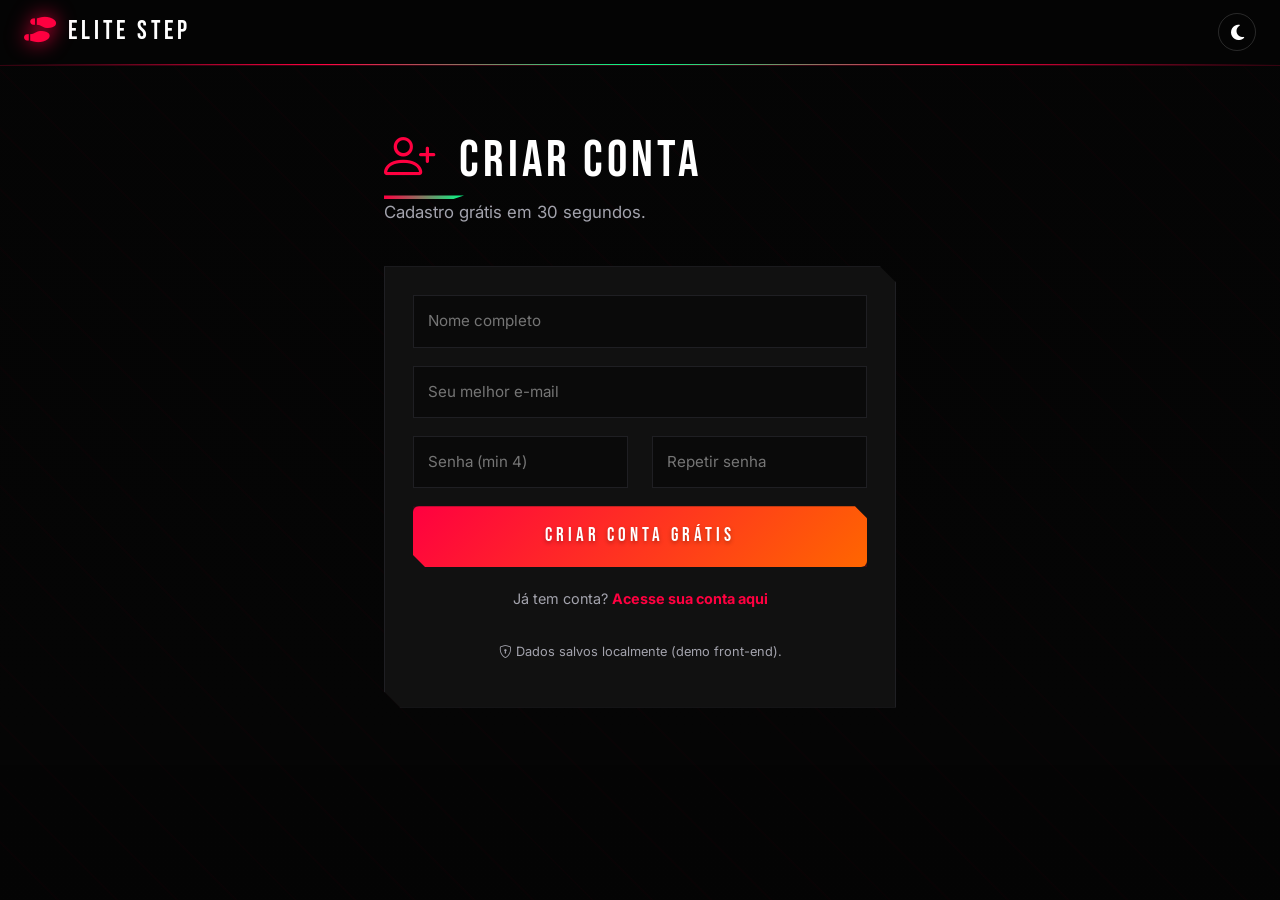
==== commit 0deff32a: "add resolvendo falhias no projeto" ====
--- a/cadastro.html
+++ b/cadastro.html
@@ -18,23 +18,15 @@
   <header class="header">
     <div class="container header-inner">
       <a href="index.html" class="logo"><span class="logo-icon"><i class="fa-solid fa-shoe-prints"></i></span> ELITE STEP</a>
-      <nav class="nav" id="nav">
-        <a href="index.html" class="nav-link">Produtos</a>
-        <a href="carrinho.html" class="nav-link">Carrinho</a>
-        <a href="login.html" class="nav-link">Entrar</a>
-        <a href="cadastro.html" class="nav-link nav-active">Cadastrar</a>
-      </nav>
       <div class="header-actions">
-        <a href="login.html" class="cart-btn" aria-label="Conta"><i class="fa-solid fa-user"></i></a>
         <button class="theme-toggle" id="themeToggle" aria-label="Alternar tema"><i class="fa-solid fa-moon"></i></button>
-        <button class="menu-toggle" id="menuToggle" aria-label="Menu"><span></span><span></span><span></span></button>
       </div>
     </div>
   </header>
   <section class="page-section">
     <div class="container auth-wrap">
       <h1 class="page-title"><i class="bi bi-person-plus fa-title-icon"></i> CRIAR CONTA</h1>
-      <p class="page-subtitle">Cadastro grátis em 30 segundos. Já tem conta? <a href="login.html" style="color:var(--primary)">Entre aqui</a>.</p>
+      <p class="page-subtitle">Cadastro grátis em 30 segundos.</p>
       <div class="auth-card">
         <form id="signupForm" class="auth-form">
           <div class="form-field"><input type="text" id="suName" placeholder="Nome completo" autocomplete="name" required minlength="2"></div>
@@ -44,6 +36,7 @@
             <div class="col-6"><div class="form-field"><input type="password" id="suPass2" placeholder="Repetir senha" autocomplete="new-password" required></div></div>
           </div>
           <button type="submit" class="btn btn-primary btn-full">CRIAR CONTA GRÁTIS</button>
+          <p class="auth-switch">Já tem conta? <a href="login.html">Acesse sua conta aqui</a></p>
           <p class="auth-hint"><i class="bi bi-shield-lock"></i> Dados salvos localmente (demo front-end).</p>
         </form>
       </div>
@@ -52,7 +45,16 @@
   <script src="script.js"></script>
   <script>
     function getUsers() { try { return JSON.parse(localStorage.getItem("eliteUsers")) || []; } catch { return []; } }
-    document.getElementById("signupForm").addEventListener("submit", (e) => {
+    // Hash SHA-256 da senha (com fallback para navegadores sem WebCrypto)
+    async function hashPass(p) {
+      try {
+        const data = await crypto.subtle.digest("SHA-256", new TextEncoder().encode("elite-step::" + p));
+        return "sha256:" + [...new Uint8Array(data)].map(b => b.toString(16).padStart(2, "0")).join("");
+      } catch (e) {
+        return "b64:" + btoa(p);
+      }
+    }
+    document.getElementById("signupForm").addEventListener("submit", async (e) => {
       e.preventDefault();
       const name = document.getElementById("suName").value.trim();
       const email = document.getElementById("suEmail").value.trim().toLowerCase();
@@ -64,7 +66,7 @@
       if (p1 !== p2) { showToast("Senhas não conferem!"); return; }
       const users = getUsers();
       if (users.some(u => u.email === email)) { showToast("E-mail já cadastrado! Faça login."); window.location.href = "login.html"; return; }
-      users.push({ name, email, pass: btoa(p1), createdAt: Date.now() });
+      users.push({ name, email, pass: await hashPass(p1), createdAt: Date.now() });
       localStorage.setItem("eliteUsers", JSON.stringify(users));
       localStorage.setItem("eliteSession", JSON.stringify({ name, email }));
       showToast("Conta criada! Bem-vindo!");
--- a/style.css
+++ b/style.css
@@ -23,8 +23,8 @@
   --bg: #f4f4f5;
   --bg-card: #ffffff;
   --bg-card-hover: #e4e4e7;
-  --text: #18181b;
-  --text-muted: #71717a;
+  --text: #101013;
+  --text-muted: #3f3f46;
   --shadow: 0 0 30px rgba(0,0,0,0.08);
   --shadow-lg: 0 0 60px rgba(0,0,0,0.10);
 }
@@ -165,7 +165,7 @@
   border-color: rgba(0,0,0,0.10);
 }
 body[data-theme="light"] .search-box input::placeholder {
-  color: #a1a1aa;
+  color: #52525b;
 }
 body[data-theme="light"] .toolbar-select {
   background: #f4f4f5;
@@ -173,10 +173,10 @@
   border-color: rgba(0,0,0,0.10);
 }
 body[data-theme="light"] .search-icon {
-  color: #a1a1aa;
+  color: #52525b;
 }
 body[data-theme="light"] .product-old-price {
-  color: #a1a1aa;
+  color: #52525b;
 }
 body[data-theme="light"] .product-add-btn {
   background: #f4f4f5;
@@ -190,13 +190,15 @@
   color: var(--primary);
 }
 body[data-theme="light"] .card-fav-btn {
-  color: #a1a1aa;
+  color: #3f3f46;
+  background: rgba(255, 255, 255, 0.92);
+  border-color: rgba(0, 0, 0, 0.12);
 }
 body[data-theme="light"] .card-fav-btn.fav-active {
   color: #ef4444;
 }
 body[data-theme="light"] .no-results {
-  color: #71717a;
+  color: #3f3f46;
 }
 body[data-theme="light"] .cart-sidebar {
   background: #fff;
@@ -262,11 +264,11 @@
 }
 body[data-theme="light"] .confirm-address p,
 body[data-theme="light"] .confirm-pay p {
-  color: #52525b;
+  color: #27272a;
 }
 body[data-theme="light"] .step-num {
   background: #e4e4e7;
-  color: #52525b;
+  color: #27272a;
 }
 body[data-theme="light"] .step-indicator.active .step-num {
   background: var(--primary);
@@ -276,7 +278,7 @@
   border-bottom-color: rgba(0,0,0,0.08);
 }
 body[data-theme="light"] .confirm-row span:first-child {
-  color: #71717a;
+  color: #3f3f46;
 }
 body[data-theme="light"] .confirm-total {
   background: rgba(255, 0, 64, 0.06);
@@ -300,7 +302,7 @@
   color: var(--primary);
 }
 body[data-theme="light"] .faq-item p {
-  color: #52525b;
+  color: #27272a;
 }
 body[data-theme="light"] .track-input input,
 body[data-theme="light"] .tracking-box input {
@@ -321,7 +323,7 @@
 }
 body[data-theme="light"] .track-step {
   background: #e4e4e7;
-  color: #71717a;
+  color: #3f3f46;
 }
 body[data-theme="light"] .track-step.active {
   background: var(--primary);
@@ -342,7 +344,7 @@
 }
 body[data-theme="light"] .cart-page-remove {
   border-color: rgba(0,0,0,0.12);
-  color: #71717a;
+  color: #3f3f46;
 }
 body[data-theme="light"] .cart-page-remove:hover {
   background: #ef4444;
@@ -354,7 +356,7 @@
 body[data-theme="light"] .empty-state p,
 body[data-theme="light"] .cart-empty,
 body[data-theme="light"] .favoritos-empty {
-  color: #71717a;
+  color: #3f3f46;
 }
 body[data-theme="light"] .product-rating .stars {
   color: #fbbf24;
@@ -370,13 +372,13 @@
   color: var(--primary);
 }
 body[data-theme="light"] .cart-page-meta {
-  color: #52525b;
+  color: #27272a;
 }
 body[data-theme="light"] .cart-page-img img {
   background: #f4f4f5;
 }
 body[data-theme="light"] .cart-page-color-dot {
-  border-color: #a1a1aa;
+  border-color: #52525b;
 }
 body[data-theme="light"] .cart-summary {
   background: #ffffff;
@@ -392,7 +394,7 @@
 }
 body[data-theme="light"] .summary-row {
   border-bottom-color: rgba(0,0,0,0.08);
-  color: #52525b;
+  color: #27272a;
 }
 body[data-theme="light"] .summary-cupom input {
   background: #f4f4f5;
@@ -400,7 +402,7 @@
   border-color: rgba(0,0,0,0.10);
 }
 body[data-theme="light"] .summary-cupom input::placeholder {
-  color: #a1a1aa;
+  color: #52525b;
 }
 body[data-theme="light"] .continue-link {
   color: var(--primary);
@@ -409,7 +411,7 @@
   color: #18181b;
 }
 body[data-theme="light"] .step-label {
-  color: #52525b;
+  color: #27272a;
 }
 body[data-theme="light"] .step-indicator.active .step-label {
   color: #fff;
@@ -445,7 +447,7 @@
 body[data-theme="light"] .page-subtitle,
 body[data-theme="light"] .detalhes-desc,
 body[data-theme="light"] .detalhes-brand {
-  color: #52525b;
+  color: #27272a;
 }
 body[data-theme="light"] .option-group label,
 body[data-theme="light"] .detalhes-options label,
@@ -494,7 +496,7 @@
   --border: #1f1f23;
   --card-bg: #111111;
   --text: #ffffff;
-  --text-muted: #666666;
+  --text-muted: #a3a3ad;
   --blood: #8b0000;
   --neon-green: #00ff41;
   --neon-blue: #00d4ff;
@@ -536,7 +538,7 @@
 }
 body[data-theme="light"]::after {
   background:
-    linear-gradient(rgba(244, 244, 245, 0.25), rgba(244, 244, 245, 0.35)),
+    linear-gradient(rgba(244, 244, 245, 0.84), rgba(244, 244, 245, 0.90)),
     url("https://images.unsplash.com/photo-1552346154-21d32810aba3?w=1920&q=80&auto=format&fit=crop") center / cover no-repeat fixed;
 }
 
@@ -711,16 +713,20 @@
   display: flex;
   align-items: center;
   justify-content: space-between;
+  gap: 16px;
+  min-width: 0;
 }
 
 .logo {
   font-family: var(--font-display);
-  font-size: 2rem;
-  letter-spacing: 6px;
+  font-size: 1.6rem;
+  letter-spacing: 4px;
   display: flex;
   align-items: center;
   gap: 8px;
   text-transform: uppercase;
+  white-space: nowrap;
+  flex-shrink: 0;
 }
 
 .logo-icon {
@@ -737,19 +743,32 @@
 
 .nav {
   display: flex;
-  gap: 40px;
-}
+  align-items: center;
+  gap: 18px;
+  flex: 1 1 auto;
+  min-width: 0;
+  justify-content: center;
+  flex-wrap: nowrap;
+  white-space: nowrap;
+  overflow-x: auto;
+  scrollbar-width: none;
+  padding: 4px 2px;
+}
+
+.nav::-webkit-scrollbar { display: none; }
 
 .nav-link {
   font-family: var(--font-display);
   font-weight: 700;
-  font-size: 1rem;
+  font-size: 0.9rem;
   text-transform: uppercase;
-  letter-spacing: 3px;
+  letter-spacing: 2px;
   position: relative;
   padding: 8px 0;
   transition: var(--transition);
   color: var(--text-muted);
+  white-space: nowrap;
+  flex-shrink: 0;
 }
 
 .nav-link::before {
@@ -776,7 +795,9 @@
 .header-actions {
   display: flex;
   align-items: center;
-  gap: 20px;
+  gap: 12px;
+  flex-shrink: 0;
+  margin-left: auto;
 }
 
 .header-search {
@@ -785,7 +806,7 @@
   align-items: center;
 }
 .header-search input {
-  width: 170px;
+  width: 130px;
   padding: 9px 34px 9px 14px;
   background: var(--bg-card);
   border: 1px solid rgba(255, 0, 64, 0.2);
@@ -795,7 +816,7 @@
   outline: none;
   transition: var(--transition);
 }
-.header-search input:focus { border-color: var(--primary); width: 210px; }
+.header-search input:focus { border-color: var(--primary); width: 170px; }
 .header-search span {
   position: absolute;
   right: 12px;
@@ -826,6 +847,49 @@
   filter: drop-shadow(0 0 10px var(--primary));
 }
 
+.login-text-btn {
+  font-family: var(--font-display);
+  font-weight: 700;
+  font-size: 0.82rem;
+  letter-spacing: 2px;
+  text-transform: uppercase;
+  color: #fff;
+  padding: 7px 18px;
+  white-space: nowrap;
+  background: linear-gradient(135deg, var(--primary), var(--fire));
+  clip-path: polygon(0 0, calc(100% - 10px) 0, 100% 10px, 100% 100%, 10px 100%, 0 calc(100% - 10px));
+  position: relative;
+  overflow: hidden;
+  transition: var(--transition);
+  animation: entrarPulse 2s ease-in-out infinite;
+}
+.login-text-btn::after {
+  content: '';
+  position: absolute;
+  top: 0;
+  left: -80%;
+  width: 50%;
+  height: 100%;
+  background: linear-gradient(90deg, transparent, rgba(255, 255, 255, 0.5), transparent);
+  animation: entrarShine 2.5s ease-in-out infinite;
+}
+.login-text-btn:hover {
+  transform: scale(1.1);
+  color: #fff;
+  text-shadow: 0 0 10px rgba(255, 255, 255, 0.8);
+}
+.login-text-btn .fa-solid { font-size: 1rem; }
+@keyframes entrarPulse {
+  0%, 100% { box-shadow: 0 0 10px rgba(255, 0, 64, 0.4); }
+  50% { box-shadow: 0 0 28px rgba(255, 0, 64, 0.85), 0 0 60px rgba(255, 102, 0, 0.4); }
+}
+@keyframes entrarShine {
+  0% { left: -80%; }
+  60%, 100% { left: 130%; }
+}
+body[data-theme="light"] .login-text-btn { color: #fff; }
+body[data-theme="light"] .login-text-btn:hover { color: #fff; }
+
 .cart-count {
   position: absolute;
   top: -4px;
@@ -874,12 +938,76 @@
 }
 
 /* ===== HERO ===== */
+/* ===== PROMO BAR (faixa de desconto abaixo do menu) ===== */
+.promo-bar {
+  display: none;
+}
+.header .promo-bar {
+  position: static;
+  z-index: 1001;
+  height: 32px;
+  display: flex;
+  align-items: center;
+  justify-content: center;
+  background: linear-gradient(90deg, var(--primary-dark), var(--primary) 50%, var(--fire));
+  box-shadow: 0 2px 20px rgba(255, 0, 64, 0.45);
+  overflow: hidden;
+}
+.promo-bar::before {
+  content: '';
+  position: absolute;
+  top: 0;
+  left: -60%;
+  width: 40%;
+  height: 100%;
+  background: linear-gradient(90deg, transparent, rgba(255, 255, 255, 0.35), transparent);
+  animation: promoShine 3s ease-in-out infinite;
+}
+@keyframes promoShine {
+  0% { left: -60%; }
+  60%, 100% { left: 130%; }
+}
+.promo-text {
+  font-family: var(--font-display);
+  font-size: 0.85rem;
+  font-weight: 700;
+  letter-spacing: 3px;
+  text-transform: uppercase;
+  color: #fff;
+  text-shadow: 0 1px 3px rgba(0, 0, 0, 0.4);
+  white-space: nowrap;
+  margin: 0;
+  will-change: transform;
+  animation: promoMarquee 22s linear infinite;
+}
+@keyframes promoMarquee {
+  0% { transform: translateX(-100%); }
+  100% { transform: translateX(100%); }
+}
+.promo-close {
+  position: absolute;
+  right: 10px;
+  top: 50%;
+  transform: translateY(-50%);
+  color: #fff;
+  font-size: 1.3rem;
+  line-height: 1;
+  padding: 2px 8px;
+  opacity: 0.8;
+  transition: var(--transition);
+}
+.promo-close:hover { opacity: 1; transform: translateY(-50%) scale(1.2); }
+body.promo-closed .promo-bar { display: none; }
+@media (max-width: 640px) {
+  .promo-text { font-size: 0.68rem; letter-spacing: 2px; }
+}
+
 .hero {
   min-height: 100vh;
   display: flex;
   flex-direction: column;
   justify-content: center;
-  padding-top: 80px;
+  padding-top: 115px;
   position: relative;
   overflow: hidden;
   background: 
@@ -1101,9 +1229,14 @@
 .cat-grid {
   display: flex;
   gap: 16px;
-  justify-content: center;
-  flex-wrap: wrap;
-}
+  justify-content: safe center;
+  flex-wrap: nowrap;
+  overflow-x: auto;
+  scrollbar-width: none;
+  padding-bottom: 8px;
+}
+
+.cat-grid::-webkit-scrollbar { display: none; }
 
 .cat-card {
   display: flex;
@@ -1115,6 +1248,7 @@
   border: 1px solid rgba(255, 0, 64, 0.1);
   transition: var(--transition);
   min-width: 130px;
+  flex-shrink: 0;
   font-family: var(--font-display);
   font-weight: 700;
   font-size: 0.9rem;
@@ -1600,13 +1734,13 @@
 }
 
 .sobre-card p {
-  color: var(--text-muted);
+  color: #b8b8bf;
   font-size: 0.9rem;
   line-height: 1.7;
 }
 
 .sobre-text p {
-  color: var(--text-muted);
+  color: #c6c6cd;
   margin-bottom: 20px;
   font-size: 1.1rem;
   line-height: 1.9;
@@ -1679,7 +1813,7 @@
 
 .footer-inner {
   display: grid;
-  grid-template-columns: 2fr 1fr 1fr 1fr;
+  grid-template-columns: 2fr 1fr 1fr 1fr 1fr;
   gap: 50px;
   padding-bottom: 50px;
 }
@@ -1893,6 +2027,7 @@
 .modal-overlay.open { opacity: 1; visibility: visible; }
 
 .modal {
+  display: block;
   background: #0a0a0a;
   max-width: 850px;
   width: 100%;
@@ -1998,6 +2133,51 @@
   text-transform: uppercase;
   letter-spacing: 2px;
   color: var(--accent);
+}
+
+.size-hint {
+  color: var(--text-muted);
+  font-family: var(--font-body);
+  font-weight: 400;
+  font-size: 0.75rem;
+  letter-spacing: 0;
+  text-transform: none;
+}
+
+.size-guide {
+  margin: -8px 0 22px;
+  font-size: 0.8rem;
+  color: var(--text-muted);
+}
+.size-guide summary {
+  cursor: pointer;
+  color: var(--accent);
+  font-family: var(--font-display);
+  letter-spacing: 2px;
+  font-size: 0.8rem;
+  text-transform: uppercase;
+  list-style: none;
+}
+.size-guide summary::-webkit-details-marker { display: none; }
+.size-guide summary:hover { color: var(--primary); }
+.size-guide table {
+  width: 100%;
+  margin-top: 10px;
+  border-collapse: collapse;
+  font-size: 0.78rem;
+}
+.size-guide th,
+.size-guide td {
+  padding: 6px 8px;
+  border: 1px solid var(--border);
+  text-align: center;
+}
+.size-guide th { color: var(--accent); font-weight: 700; }
+.size-guide td { color: var(--text-muted); }
+.size-guide .size-tip {
+  margin-top: 8px;
+  font-size: 0.75rem;
+  line-height: 1.5;
 }
 
 .sizes {
@@ -2557,13 +2737,25 @@
   letter-spacing: 2px;
   font-size: 0.9rem;
 }
-.detalhes-info { padding-top: 10px; }
+.detalhes-info {
+  background: #0a0a0a;
+  border: 1px solid var(--border);
+  padding: 12px;
+  clip-path: polygon(0 0, calc(100% - 20px) 0, 100% 20px, 100% 100%, 20px 100%, 0 calc(100% - 20px));
+  box-shadow: 0 0 40px rgba(0, 0, 0, 0.5);
+  font-size: 0.8rem;
+}
+body[data-theme="light"] .detalhes-info {
+  background: #ffffff;
+  border-color: rgba(0,0,0,0.08);
+  box-shadow: 0 20px 40px rgba(0,0,0,0.08);
+}
 .detalhes-brand {
   font-family: var(--font-display);
-  font-size: 1.4rem;
+  font-size: 1.1rem;
   color: var(--primary);
   letter-spacing: 3px;
-  margin-right: 12px;
+  margin-right: 10px;
 }
 .detalhes-cat {
   font-size: 0.85rem;
@@ -2575,33 +2767,35 @@
 }
 .detalhes-name {
   font-family: var(--font-display);
-  font-size: 3rem;
+  font-size: 1.45rem;
   letter-spacing: 2px;
-  margin: 14px 0;
+  margin: 6px 0;
   text-transform: uppercase;
+  line-height: 1;
 }
 .detalhes-rating {
   display: flex;
   align-items: center;
-  gap: 10px;
-  margin-bottom: 20px;
-}
-.detalhes-rating .stars { color: #ffcc00; font-size: 1.2rem; }
-.detalhes-price { margin-bottom: 20px; }
+  gap: 8px;
+  margin-bottom: 10px;
+}
+.detalhes-rating .stars { color: #ffcc00; font-size: 1rem; }
+.detalhes-price { margin-bottom: 10px; }
 .price-main {
   font-family: var(--font-display);
-  font-size: 2.6rem;
+  font-size: 1.45rem;
   color: var(--primary);
   letter-spacing: 2px;
   text-shadow: 0 0 20px rgba(255, 0, 64, 0.3);
-  margin-right: 14px;
+  margin-right: 12px;
 }
 .detalhes-desc {
   color: var(--text-muted);
-  line-height: 1.7;
-  margin-bottom: 28px;
-}
-.option-group { margin-bottom: 20px; }
+  line-height: 1.5;
+  margin-bottom: 12px;
+  font-size: 0.8rem;
+}
+.option-group { margin-bottom: 12px; }
 .option-group label {
   display: block;
   font-family: var(--font-display);
@@ -2644,15 +2838,29 @@
 }
 .detalhes-actions {
   display: flex;
-  gap: 14px;
-  margin: 24px 0;
+  gap: 10px;
+  margin: 16px 0;
   flex-wrap: wrap;
+}
+.detalhes-actions .btn {
+  padding: 12px 20px;
+  font-size: 1rem;
+  letter-spacing: 2px;
 }
 .btn-full { flex: 1; }
 .fav-btn.fav-active {
   background: var(--primary);
   color: #fff;
   border-color: var(--primary);
+}
+body[data-theme="light"] .fav-btn {
+  background: #f4f4f5;
+  border-color: var(--primary);
+  color: var(--primary);
+}
+body[data-theme="light"] .fav-btn.fav-active {
+  background: var(--primary);
+  color: #fff;
 }
 .detalhes-features {
   border-top: 1px dashed rgba(255, 255, 255, 0.15);
@@ -2917,13 +3125,13 @@
   margin-bottom: 6px;
 }
 body[data-theme="light"] .checkout-steps { background: #fff; border-color: rgba(0,0,0,0.08); }
-body[data-theme="light"] .step-num { background: #f4f4f5; border-color: rgba(0,0,0,0.12); color: #71717a; }
+body[data-theme="light"] .step-num { background: #f4f4f5; border-color: rgba(0,0,0,0.12); color: #3f3f46; }
 body[data-theme="light"] .step-indicator.active .step-label { color: #18181b; }
 body[data-theme="light"] .step-line { background: #e4e4e7; }
 body[data-theme="light"] .checkout-step-head { border-bottom-color: rgba(0,0,0,0.08); }
 body[data-theme="light"] .checkout-step-desc,
 body[data-theme="light"] .secure-note,
-body[data-theme="light"] .form-field label { color: #71717a; }
+body[data-theme="light"] .form-field label { color: #3f3f46; }
 body[data-theme="light"] .confirm-card { background: #f4f4f5; border-color: rgba(0,0,0,0.08); }
 body[data-theme="light"] .confirm-card-head { background: rgba(255,0,64,0.06); color: #18181b; border-bottom-color: rgba(0,0,0,0.08); }
 
@@ -3240,13 +3448,13 @@
 .det-thumbs { display: flex; gap: 10px; margin-top: 12px; }
 .det-thumbs img { width: 72px; height: 72px; object-fit: cover; border-radius: 8px; border: 2px solid var(--border); cursor: pointer; transition: var(--transition); }
 .det-thumbs img.active, .det-thumbs img:hover { border-color: var(--primary); transform: scale(1.05); }
-.spec-table { width: 100%; margin: 16px 0; border-collapse: collapse; font-size: 0.9rem; }
-.spec-table td { padding: 10px 12px; border-bottom: 1px solid var(--border); }
+.spec-table { width: 100%; margin: 12px 0; border-collapse: collapse; font-size: 0.82rem; }
+.spec-table td { padding: 7px 10px; border-bottom: 1px solid var(--border); }
 .spec-table td:first-child { color: var(--text-muted); width: 40%; }
 .spec-table td:last-child { color: #fff; font-weight: 600; }
 body[data-theme="light"] .spec-table td:last-child { color: #18181b; }
-.frete-box { display: flex; gap: 8px; margin: 14px 0; }
-.frete-box input { flex: 1; padding: 12px; background: #0a0a0a; border: 1px solid var(--border); color: #fff; border-radius: 8px; outline: none; }
+.frete-box { display: flex; gap: 8px; margin: 10px 0; }
+.frete-box input { flex: 1; padding: 10px; background: #0a0a0a; border: 1px solid var(--border); color: #fff; border-radius: 8px; outline: none; }
 body[data-theme="light"] .frete-box input { background: #f4f4f5; color: #18181b; border-color: rgba(0,0,0,0.12); }
 .frete-result { font-size: 0.9rem; color: var(--accent); margin-bottom: 10px; }
 
@@ -3286,10 +3494,13 @@
 }
 .auth-form { display: flex; flex-direction: column; gap: 4px; }
 .auth-hint { color: var(--text-muted); font-size: 0.8rem; margin-top: 12px; text-align: center; }
+.auth-switch { margin-top: 16px; text-align: center; font-size: 0.9rem; color: var(--text-muted); }
+.auth-switch a { color: var(--primary); font-weight: 700; }
+.auth-switch a:hover { text-decoration: underline; }
 body[data-theme="light"] .checkout-main,
 body[data-theme="light"] .auth-card { background: #fff; border-color: rgba(0,0,0,0.08); }
-body[data-theme="light"] .auth-tab { color: #52525b; border-color: rgba(0,0,0,0.12); }
-body[data-theme="light"] .auth-hint { color: #71717a; }
+body[data-theme="light"] .auth-tab { color: #27272a; border-color: rgba(0,0,0,0.12); }
+body[data-theme="light"] .auth-hint { color: #3f3f46; }
 @media (max-width: 968px) {
   .checkout-page-layout { grid-template-columns: 1fr; }
   .checkout-main { padding: 22px; }
